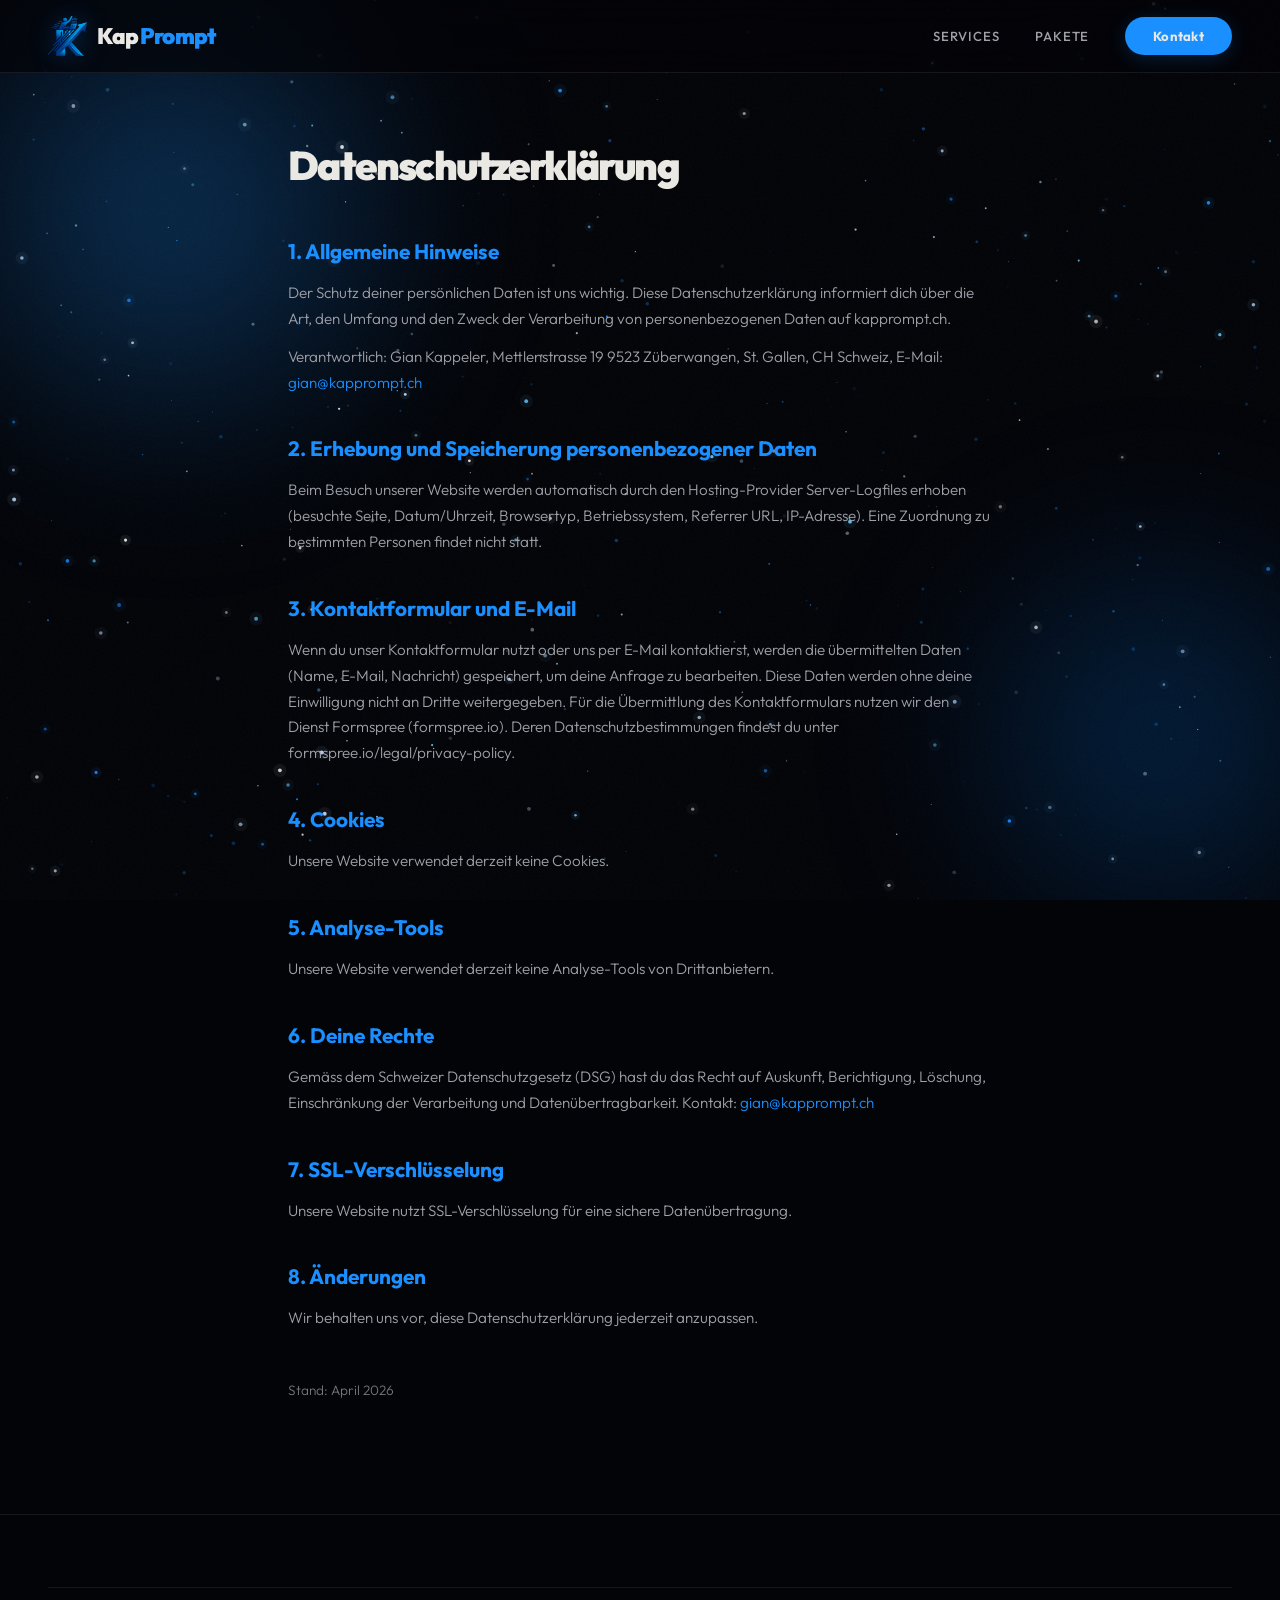
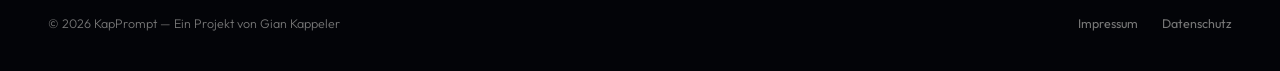
==== datenschutz.html @ 4dfb99e7 "Add files via upload" ====
<!DOCTYPE html>
<html lang="de">
<head>
<meta charset="UTF-8">
<meta name="viewport" content="width=device-width, initial-scale=1.0">
<title>Datenschutz — KapPrompt</title>
<link rel="icon" type="image/svg+xml" href="favicon.svg">
<link rel="preconnect" href="https://fonts.googleapis.com">
<link rel="preconnect" href="https://fonts.gstatic.com" crossorigin>
<link href="https://fonts.googleapis.com/css2?family=Outfit:wght@300;400;500;600;700;800;900&family=Space+Mono:wght@400;700&family=Instrument+Serif:ital@0;1&display=swap" rel="stylesheet">
<link rel="stylesheet" href="style.css">
</head>
<body>
<canvas id="particleCanvas"></canvas>
<div class="bg-blobs">
  <div class="blob blob-1"></div>
  <div class="blob blob-2"></div>
</div>
<nav id="mainNav">
  <a href="index.html" class="logo-link">
    <img src="logo.png" alt="KapPrompt" class="logo-img">
    <div class="logo"><span class="kap">Kap</span><span class="prompt">Prompt</span></div>
  </a>
  <div class="nav-links">
    <a href="index.html#services">Services</a>
    <a href="index.html#pricing">Pakete</a>
    <a href="index.html#contact" class="nav-cta">Kontakt</a>
  </div>
</nav>
<div class="legal-page">
  <h1>Datenschutzerklärung</h1>
  <h2>1. Allgemeine Hinweise</h2>
  <p>Der Schutz deiner persönlichen Daten ist uns wichtig. Diese Datenschutzerklärung informiert dich über die Art, den Umfang und den Zweck der Verarbeitung von personenbezogenen Daten auf kapprompt.ch.</p>
  <p>Verantwortlich:
     Gian Kappeler, Mettlenstrasse 19 9523 Züberwangen, St. Gallen, CH Schweiz, E-Mail: <a href="mailto:gian@kapprompt.ch">gian@kapprompt.ch</a></p>
  <h2>2. Erhebung und Speicherung personenbezogener Daten</h2>
  <p>Beim Besuch unserer Website werden automatisch durch den Hosting-Provider Server-Logfiles erhoben (besuchte Seite, Datum/Uhrzeit, Browsertyp, Betriebssystem, Referrer URL, IP-Adresse). Eine Zuordnung zu bestimmten Personen findet nicht statt.</p>
  <h2>3. Kontaktformular und E-Mail</h2>
  <p>Wenn du unser Kontaktformular nutzt oder uns per E-Mail kontaktierst, werden die übermittelten Daten (Name, E-Mail, Nachricht) gespeichert, um deine Anfrage zu bearbeiten. Diese Daten werden ohne deine Einwilligung nicht an Dritte weitergegeben. Für die Übermittlung des Kontaktformulars nutzen wir den Dienst Formspree (formspree.io). Deren Datenschutzbestimmungen findest du unter formspree.io/legal/privacy-policy.</p>
  <h2>4. Cookies</h2>
  <p>Unsere Website verwendet derzeit keine Cookies.</p>
  <h2>5. Analyse-Tools</h2>
  <p>Unsere Website verwendet derzeit keine Analyse-Tools von Drittanbietern.</p>
  <h2>6. Deine Rechte</h2>
  <p>Gemäss dem Schweizer Datenschutzgesetz (DSG) hast du das Recht auf Auskunft, Berichtigung, Löschung, Einschränkung der Verarbeitung und Datenübertragbarkeit. Kontakt: <a href="mailto:gian@kapprompt.ch">gian@kapprompt.ch</a></p>
  <h2>7. SSL-Verschlüsselung</h2>
  <p>Unsere Website nutzt SSL-Verschlüsselung für eine sichere Datenübertragung.</p>
  <h2>8. Änderungen</h2>
  <p>Wir behalten uns vor, diese Datenschutzerklärung jederzeit anzupassen.</p>
  <p style="margin-top: 48px; color: var(--gray); font-size: 0.85rem;">Stand: April 2026</p>
  
</div>
<footer>
  <div class="footer-bottom">
    <p>© 2026 KapPrompt — Ein Projekt von Gian Kappeler</p>
    <div class="footer-legal"><a href="impressum.html">Impressum</a><a href="datenschutz.html">Datenschutz</a></div>
  </div>
</footer>
<script src="main.js"></script>
</body>
</html>
---- style.css ----
*, *::before, *::after { margin: 0; padding: 0; box-sizing: border-box; }

:root {
  --black: #030408;
  --dark: #070810;
  --white: #eae8e3;
  --accent: #1a8fff;
  --accent-light: #4da8ff;
  --accent-dark: #0066cc;
  --accent-glow: rgba(26,143,255,0.2);
  --accent-glow-strong: rgba(26,143,255,0.4);
  --gray: #777;
  --gray-light: #a0a0a8;
  --glass: rgba(255,255,255,0.03);
  --glass-hover: rgba(255,255,255,0.05);
  --glass-border: rgba(255,255,255,0.08);
  --radius: 20px;
  --radius-lg: 28px;
}

html { scroll-behavior: smooth; font-size: 16px; scrollbar-width: thin; scrollbar-color: var(--accent) var(--black); }

body {
  background: var(--black);
  color: var(--white);
  font-family: 'Outfit', -apple-system, sans-serif;
  overflow-x: hidden;
  -webkit-font-smoothing: antialiased;
  position: relative;
}

::-webkit-scrollbar { width: 6px; }
::-webkit-scrollbar-track { background: var(--black); }
::-webkit-scrollbar-thumb { background: var(--accent); border-radius: 3px; }

/* Canvas */
#particleCanvas { position: fixed; top: 0; left: 0; width: 100%; height: 100%; z-index: 0; pointer-events: none; }

/* Animated Background Blobs */
.bg-blobs { position: fixed; inset: 0; z-index: 0; pointer-events: none; overflow: hidden; }
.blob {
  position: absolute;
  border-radius: 50%;
  filter: blur(80px);
  opacity: 0.35;
  will-change: transform;
}
.blob-1 {
  width: 600px; height: 600px;
  background: radial-gradient(circle, #1a8fff 0%, transparent 70%);
  top: -10%; left: -10%;
  animation: blob-float-1 20s ease-in-out infinite;
}
.blob-2 {
  width: 500px; height: 500px;
  background: radial-gradient(circle, #0066cc 0%, transparent 70%);
  bottom: -10%; right: -10%;
  animation: blob-float-2 25s ease-in-out infinite;
}
.blob-3 {
  width: 400px; height: 400px;
  background: radial-gradient(circle, #4da8ff 0%, transparent 70%);
  top: 40%; right: 30%;
  opacity: 0.2;
  animation: blob-float-3 18s ease-in-out infinite;
}
@keyframes blob-float-1 {
  0%, 100% { transform: translate(0, 0) scale(1); }
  33% { transform: translate(100px, 50px) scale(1.1); }
  66% { transform: translate(-50px, 100px) scale(0.9); }
}
@keyframes blob-float-2 {
  0%, 100% { transform: translate(0, 0) scale(1); }
  33% { transform: translate(-80px, -60px) scale(1.15); }
  66% { transform: translate(60px, -40px) scale(0.95); }
}
@keyframes blob-float-3 {
  0%, 100% { transform: translate(0, 0) scale(1); }
  50% { transform: translate(-120px, 80px) scale(1.2); }
}

/* Noise */
body::after {
  content: ''; position: fixed; inset: 0;
  background-image: url("data:image/svg+xml,%3Csvg viewBox='0 0 512 512' xmlns='http://www.w3.org/2000/svg'%3E%3Cfilter id='n'%3E%3CfeTurbulence type='fractalNoise' baseFrequency='0.75' numOctaves='4' stitchTiles='stitch'/%3E%3C/filter%3E%3Crect width='100%25' height='100%25' filter='url(%23n)' opacity='0.025'/%3E%3C/svg%3E");
  pointer-events: none; z-index: 1;
}

.progress-bar { position: fixed; top: 0; left: 0; height: 3px; background: linear-gradient(90deg, var(--accent), var(--accent-light)); z-index: 9999; width: 0%; transition: width 0.1s linear; box-shadow: 0 0 15px var(--accent); }

.accent-text {
  background: linear-gradient(135deg, var(--accent), var(--accent-light));
  -webkit-background-clip: text;
  -webkit-text-fill-color: transparent;
  background-clip: text;
}

/* ===== NAV ===== */
nav {
  position: fixed; top: 0; left: 0; right: 0;
  padding: 16px 48px; display: flex; justify-content: space-between; align-items: center;
  z-index: 1000; backdrop-filter: blur(30px); -webkit-backdrop-filter: blur(30px);
  background: rgba(3,4,8,0.7); border-bottom: 1px solid var(--glass-border);
  transition: transform 0.4s ease, background 0.3s;
}
nav.hidden { transform: translateY(-100%); }
nav.scrolled { background: rgba(3,4,8,0.92); }

.logo-link { display: flex; align-items: center; gap: 10px; text-decoration: none; transition: opacity 0.3s; }
.logo-link:hover { opacity: 0.85; }
.logo-img { height: 40px; width: auto; filter: drop-shadow(0 0 12px rgba(26,143,255,0.3)); }
.footer-logo-img { height: 36px; width: auto; filter: drop-shadow(0 0 10px rgba(26,143,255,0.25)); }

.logo {
  font-family: 'Outfit', sans-serif; font-weight: 900; font-size: 1.4rem;
  letter-spacing: -0.03em; display: flex; align-items: center; gap: 1px;
}
.logo .kap { color: var(--white); }
.logo .prompt { color: var(--accent); }

.nav-links { display: flex; gap: 36px; align-items: center; }
.nav-links a {
  color: var(--gray-light); text-decoration: none; font-size: 0.82rem;
  font-weight: 500; letter-spacing: 0.06em; text-transform: uppercase;
  transition: color 0.3s; position: relative;
}
.nav-links a::after {
  content: ''; position: absolute; bottom: -4px; left: 0;
  width: 0; height: 1px; background: var(--accent); transition: width 0.3s;
}
.nav-links a:hover { color: var(--white); }
.nav-links a:hover::after { width: 100%; }

.nav-cta {
  background: var(--accent) !important; color: var(--white) !important;
  padding: 11px 28px !important; border-radius: 100px !important;
  font-weight: 700 !important; font-size: 0.82rem !important;
  letter-spacing: 0.02em !important; text-transform: none !important;
  transition: transform 0.3s, box-shadow 0.3s !important; border: none;
  box-shadow: 0 4px 20px var(--accent-glow);
}
.nav-cta::after { display: none !important; }
.nav-cta:hover { transform: scale(1.05) !important; box-shadow: 0 6px 30px var(--accent-glow-strong) !important; }

.mobile-toggle { display: none; background: none; border: none; cursor: pointer; flex-direction: column; gap: 5px; padding: 4px; }
.mobile-toggle span { display: block; width: 24px; height: 2px; background: var(--white); border-radius: 2px; transition: 0.3s; }

.mobile-menu {
  display: none; position: fixed; top: 72px; left: 0; right: 0;
  background: rgba(3,4,8,0.97); backdrop-filter: blur(20px);
  padding: 24px; z-index: 999; flex-direction: column; gap: 16px;
  border-bottom: 1px solid var(--glass-border);
  transform: translateY(-10px); opacity: 0;
  transition: transform 0.3s, opacity 0.3s;
}
.mobile-menu.open { display: flex; transform: translateY(0); opacity: 1; }
.mobile-menu a { color: var(--gray-light); text-decoration: none; font-size: 1rem; font-weight: 500; padding: 8px 0; border-bottom: 1px solid var(--glass-border); }
.mobile-menu .nav-cta { text-align: center; margin-top: 8px; border-bottom: none !important; display: block; }

/* ===== HERO ===== */
.hero {
  position: relative; min-height: 100vh;
  display: grid; grid-template-columns: 1.2fr 1fr;
  gap: 60px; align-items: center;
  padding: 140px 64px 100px; z-index: 2;
  max-width: 1500px; margin: 0 auto;
}

.hero-content {
  position: relative;
  z-index: 2;
}

.hero-badge {
  display: inline-flex; align-items: center; gap: 10px;
  padding: 8px 22px 8px 14px;
  border: 1px solid var(--glass-border);
  border-radius: 100px; font-size: 0.78rem; font-weight: 500;
  color: var(--gray-light); margin-bottom: 32px;
  backdrop-filter: blur(10px); background: var(--glass);
  opacity: 0; transform: translateY(20px); animation: fadeUp 0.8s 0.3s ease forwards;
}
.hero-badge .pulse { width: 8px; height: 8px; background: var(--accent); border-radius: 50%; position: relative; }
.hero-badge .pulse::after {
  content: ''; position: absolute; inset: -4px; border-radius: 50%;
  border: 1px solid var(--accent); animation: ping 2s cubic-bezier(0,0,0.2,1) infinite;
}
@keyframes ping { 75%, 100% { transform: scale(2.5); opacity: 0; } }

.hero h1 {
  font-family: 'Outfit', sans-serif; font-weight: 900;
  font-size: clamp(2.8rem, 6.5vw, 6rem);
  line-height: 0.95; letter-spacing: -0.05em;
}
.hero h1 .line { display: block; overflow: hidden; }
.hero h1 .line-1 { opacity: 0; animation: heroReveal 1s 0.5s cubic-bezier(0.22,1,0.36,1) forwards; }
.hero h1 .line-2 { opacity: 0; animation: heroReveal 1s 0.65s cubic-bezier(0.22,1,0.36,1) forwards; }
.hero h1 .line-3 { opacity: 0; animation: heroReveal 1s 0.8s cubic-bezier(0.22,1,0.36,1) forwards; }
@keyframes heroReveal { from { opacity: 0; transform: translateY(60px); } to { opacity: 1; transform: translateY(0); } }

.hero h1 .accent {
  background: linear-gradient(135deg, var(--accent), var(--accent-light) 50%, #80c4ff);
  -webkit-background-clip: text;
  -webkit-text-fill-color: transparent;
  background-clip: text;
}
.hero h1 .stroke {
  -webkit-text-stroke: 1.5px var(--white);
  color: transparent;
  -webkit-text-fill-color: transparent;
}
.hero h1 .period { color: var(--accent); }

.hero-sub {
  margin-top: 32px;
  font-size: 1.15rem;
  color: var(--gray-light);
  max-width: 540px;
  line-height: 1.65;
  font-weight: 300;
  opacity: 0; animation: fadeUp 0.8s 1s ease forwards;
}
.hero-sub .highlight { color: var(--white); font-weight: 500; }

.hero-ctas { margin-top: 36px; display: flex; gap: 14px; flex-wrap: wrap; opacity: 0; animation: fadeUp 0.8s 1.15s ease forwards; }

.btn-primary {
  background: var(--accent); color: var(--white);
  padding: 17px 36px; border-radius: 100px; text-decoration: none;
  font-family: 'Outfit', sans-serif; font-weight: 700; font-size: 0.98rem;
  letter-spacing: -0.01em; transition: transform 0.3s, box-shadow 0.3s;
  position: relative; overflow: hidden; display: inline-flex; align-items: center; gap: 8px;
  border: none; cursor: pointer;
  box-shadow: 0 4px 24px var(--accent-glow);
}
.btn-primary::before {
  content: ''; position: absolute; inset: 0;
  background: linear-gradient(135deg, transparent 40%, rgba(255,255,255,0.25) 50%, transparent 60%);
  transform: translateX(-100%); transition: transform 0.7s;
}
.btn-primary:hover::before { transform: translateX(100%); }
.btn-primary:hover { transform: translateY(-2px); box-shadow: 0 10px 40px var(--accent-glow-strong); }

.btn-ghost {
  border: 1px solid var(--glass-border); color: var(--white);
  padding: 17px 36px; border-radius: 100px; text-decoration: none;
  font-family: 'Outfit', sans-serif; font-weight: 600; font-size: 0.98rem;
  backdrop-filter: blur(10px); background: var(--glass);
  transition: all 0.3s;
}
.btn-ghost:hover { border-color: var(--accent); background: rgba(26,143,255,0.06); transform: translateY(-2px); }

.hero-trust {
  margin-top: 36px;
  display: flex;
  gap: 24px;
  flex-wrap: wrap;
  opacity: 0; animation: fadeUp 0.8s 1.3s ease forwards;
}
.trust-item {
  display: flex; align-items: center; gap: 8px;
  color: var(--gray-light); font-size: 0.82rem; font-weight: 400;
}
.trust-item svg { color: var(--accent); flex-shrink: 0; }

/* Hero Visual - Logo Orbit */
.hero-visual {
  position: relative;
  z-index: 2;
  display: flex; align-items: center; justify-content: center;
  min-height: 500px;
  opacity: 0; animation: fadeUp 1s 0.7s ease forwards;
}
.logo-orbit {
  position: relative;
  width: 420px;
  height: 420px;
  display: flex;
  align-items: center;
  justify-content: center;
}
.orbit-logo {
  width: 240px;
  height: auto;
  filter: drop-shadow(0 0 60px rgba(26,143,255,0.5)) drop-shadow(0 0 30px rgba(26,143,255,0.3));
  animation: logo-float 5s ease-in-out infinite;
  position: relative;
  z-index: 3;
}
@keyframes logo-float {
  0%, 100% { transform: translateY(0) rotate(0deg); }
  50% { transform: translateY(-12px) rotate(2deg); }
}
.orbit-ring {
  position: absolute;
  border-radius: 50%;
  border: 1px solid rgba(26,143,255,0.15);
}
.ring-1 { width: 280px; height: 280px; animation: rotate-ring 20s linear infinite; }
.ring-2 { width: 340px; height: 340px; animation: rotate-ring 30s linear infinite reverse; border-style: dashed; }
.ring-3 { width: 400px; height: 400px; animation: rotate-ring 40s linear infinite; }
@keyframes rotate-ring { from { transform: rotate(0deg); } to { transform: rotate(360deg); } }

.orbit-particle {
  position: absolute;
  width: 10px; height: 10px;
  border-radius: 50%;
  background: var(--accent);
  box-shadow: 0 0 15px var(--accent), 0 0 30px var(--accent);
}
.p1 { animation: orbit-1 12s linear infinite; }
.p2 { animation: orbit-2 15s linear infinite; width: 6px; height: 6px; }
.p3 { animation: orbit-3 18s linear infinite; width: 8px; height: 8px; }
.p4 { animation: orbit-4 22s linear infinite; width: 5px; height: 5px; }
@keyframes orbit-1 {
  from { transform: rotate(0deg) translateX(140px) rotate(0deg); }
  to { transform: rotate(360deg) translateX(140px) rotate(-360deg); }
}
@keyframes orbit-2 {
  from { transform: rotate(90deg) translateX(170px) rotate(-90deg); }
  to { transform: rotate(450deg) translateX(170px) rotate(-450deg); }
}
@keyframes orbit-3 {
  from { transform: rotate(180deg) translateX(200px) rotate(-180deg); }
  to { transform: rotate(540deg) translateX(200px) rotate(-540deg); }
}
@keyframes orbit-4 {
  from { transform: rotate(270deg) translateX(120px) rotate(-270deg); }
  to { transform: rotate(630deg) translateX(120px) rotate(-630deg); }
}

.scroll-cue { position: absolute; bottom: 36px; left: 50%; transform: translateX(-50%); opacity: 0; animation: fadeUp 0.8s 1.5s ease forwards; }
.scroll-cue span { display: block; width: 20px; height: 32px; border: 2px solid var(--gray); border-radius: 20px; position: relative; }
.scroll-cue span::after {
  content: ''; width: 3px; height: 6px; background: var(--accent); border-radius: 2px;
  position: absolute; top: 6px; left: 50%; transform: translateX(-50%);
  animation: scroll-dot 2s ease infinite;
}
@keyframes scroll-dot { 0% { top: 6px; opacity: 1; } 100% { top: 20px; opacity: 0; } }

/* ===== MARQUEE ===== */
.marquee {
  border-top: 1px solid var(--glass-border);
  border-bottom: 1px solid var(--glass-border);
  padding: 18px 0; overflow: hidden; position: relative; z-index: 2;
  background: rgba(3,4,8,0.5);
  backdrop-filter: blur(10px);
}
.marquee-inner { display: flex; width: max-content; animation: scroll-marquee 30s linear infinite; }
.marquee-inner:hover { animation-play-state: paused; }
.marquee-item {
  font-family: 'Space Mono', monospace; font-weight: 400; font-size: 0.78rem;
  text-transform: uppercase; letter-spacing: 0.18em; color: var(--gray);
  white-space: nowrap; padding: 0 28px; display: flex; align-items: center; gap: 28px;
  transition: color 0.3s;
}
.marquee-item:hover { color: var(--accent); }
.marquee-item::after { content: '◆'; color: var(--accent); font-size: 0.45rem; }
@keyframes scroll-marquee { 0% { transform: translateX(0); } 100% { transform: translateX(-50%); } }

/* ===== STATEMENT ===== */
.statement {
  position: relative; z-index: 2;
  padding: 140px 48px; max-width: 1300px; margin: 0 auto;
  text-align: center;
}
.statement-text {
  font-family: 'Outfit', sans-serif;
  font-weight: 300;
  font-size: clamp(1.8rem, 4vw, 3.5rem);
  line-height: 1.15;
  letter-spacing: -0.03em;
  color: var(--gray-light);
}
.statement-line { display: block; }
.statement-text em {
  font-family: 'Instrument Serif', serif;
  font-style: italic;
  font-weight: 400;
  color: var(--white);
  font-size: 1.08em;
  padding: 0 4px;
}

/* ===== SECTIONS ===== */
.section { position: relative; z-index: 2; padding: 140px 48px; max-width: 1400px; margin: 0 auto; }

.section-header { margin-bottom: 80px; }

.section-label {
  font-family: 'Space Mono', monospace; font-weight: 700; font-size: 0.7rem;
  text-transform: uppercase; letter-spacing: 0.25em; color: var(--accent);
  margin-bottom: 20px; display: flex; align-items: center; gap: 12px;
}
.section-label::before { content: ''; width: 32px; height: 1px; background: var(--accent); }

.section-title {
  font-family: 'Outfit', sans-serif; font-weight: 900;
  font-size: clamp(2.2rem, 4.5vw, 3.8rem); line-height: 1.05;
  letter-spacing: -0.04em; max-width: 800px;
}

/* ===== SERVICES ===== */
.services-grid { display: grid; grid-template-columns: repeat(3, 1fr); gap: 20px; }
.service-card {
  background: var(--glass); border: 1px solid var(--glass-border);
  border-radius: var(--radius); padding: 40px 32px;
  position: relative; overflow: hidden;
  transition: transform 0.5s cubic-bezier(0.22,1,0.36,1), border-color 0.4s, background 0.4s;
  display: flex; flex-direction: column;
}
.service-card:hover { transform: translateY(-8px); border-color: rgba(26,143,255,0.25); background: rgba(26,143,255,0.03); }
.service-card::after {
  content: ''; position: absolute; top: 0; left: 0; right: 0; height: 2px;
  background: linear-gradient(90deg, var(--accent), var(--accent-light));
  transform: scaleX(0); transform-origin: left;
  transition: transform 0.6s cubic-bezier(0.22,1,0.36,1);
}
.service-card:hover::after { transform: scaleX(1); }
.service-card::before {
  content: ''; position: absolute;
  bottom: -50%; right: -50%;
  width: 200px; height: 200px;
  background: radial-gradient(circle, rgba(26,143,255,0.08) 0%, transparent 70%);
  transition: opacity 0.4s;
  opacity: 0;
}
.service-card:hover::before { opacity: 1; }

.service-icon-wrap {
  width: 56px; height: 56px; border-radius: 14px;
  background: linear-gradient(135deg, rgba(26,143,255,0.12), rgba(26,143,255,0.04));
  border: 1px solid rgba(26,143,255,0.2);
  display: flex; align-items: center; justify-content: center; margin-bottom: 28px;
  transition: transform 0.4s;
  position: relative; z-index: 2;
}
.service-card:hover .service-icon-wrap { transform: rotate(-5deg) scale(1.05); }
.service-icon-wrap svg { width: 26px; height: 26px; stroke: var(--accent); fill: none; stroke-width: 1.8; stroke-linecap: round; stroke-linejoin: round; }
.service-card h3 { font-family: 'Outfit', sans-serif; font-weight: 700; font-size: 1.3rem; margin-bottom: 14px; letter-spacing: -0.02em; position: relative; z-index: 2; }
.service-card > p { color: var(--gray-light); font-size: 0.93rem; line-height: 1.65; font-weight: 300; position: relative; z-index: 2; flex-grow: 1; margin-bottom: 20px; }
.service-num {
  position: absolute; top: 20px; right: 24px;
  font-family: 'Outfit', sans-serif; font-weight: 900; font-size: 4rem; line-height: 1;
  background: linear-gradient(135deg, rgba(255,255,255,0.04), rgba(26,143,255,0.06));
  -webkit-background-clip: text;
  -webkit-text-fill-color: transparent;
  background-clip: text;
}
.service-tags { display: flex; flex-wrap: wrap; gap: 6px; position: relative; z-index: 2; }
.service-tags span {
  font-family: 'Space Mono', monospace; font-size: 0.68rem;
  padding: 4px 10px;
  background: rgba(26,143,255,0.08);
  border: 1px solid rgba(26,143,255,0.15);
  border-radius: 100px;
  color: var(--accent-light);
  letter-spacing: 0.05em;
}

/* ===== SHOWCASE ===== */
.showcase { position: relative; z-index: 2; overflow: hidden; padding: 0 48px; }
.showcase-inner { max-width: 1400px; margin: 0 auto; display: grid; grid-template-columns: 1fr 1fr; gap: 80px; align-items: center; min-height: 80vh; padding: 120px 0; }
.showcase-text h2 { font-family: 'Outfit', sans-serif; font-weight: 900; font-size: clamp(2rem, 3.8vw, 3.2rem); line-height: 1.05; letter-spacing: -0.04em; margin-top: 12px; margin-bottom: 24px; }
.showcase-lead { color: var(--gray-light); font-size: 1.05rem; line-height: 1.7; font-weight: 300; margin-bottom: 32px; max-width: 480px; }

.comparison { display: grid; grid-template-columns: 1fr 1fr; gap: 16px; margin-top: 20px; }
.comp-col {
  padding: 24px; border-radius: 16px; border: 1px solid var(--glass-border); background: var(--glass);
}
.comp-col.comp-new { border-color: rgba(26,143,255,0.3); background: rgba(26,143,255,0.04); }
.comp-label {
  font-family: 'Space Mono', monospace; font-size: 0.7rem; font-weight: 700;
  text-transform: uppercase; letter-spacing: 0.15em; color: var(--gray-light);
  margin-bottom: 16px;
}
.comp-col.comp-new .comp-label { color: var(--accent); }
.comp-col ul { list-style: none; display: flex; flex-direction: column; gap: 10px; }
.comp-col li { display: flex; align-items: center; gap: 10px; font-size: 0.82rem; color: var(--gray-light); font-weight: 400; }
.comp-col.comp-new li { color: var(--white); }

.showcase-visual { position: relative; width: 100%; aspect-ratio: 4/3; border-radius: var(--radius); overflow: hidden; border: 1px solid var(--glass-border); }
.showcase-visual canvas { width: 100%; height: 100%; display: block; }
.visual-overlay { position: absolute; inset: 0; pointer-events: none; }
.code-floater {
  position: absolute;
  font-family: 'Space Mono', monospace;
  font-size: 0.82rem;
  padding: 6px 14px;
  background: rgba(3,4,8,0.85);
  border: 1px solid rgba(26,143,255,0.3);
  border-radius: 8px;
  color: var(--accent-light);
  backdrop-filter: blur(10px);
  box-shadow: 0 4px 20px rgba(26,143,255,0.1);
}
.code-floater.f1 { top: 20%; left: 12%; animation: float-code 6s ease-in-out infinite; }
.code-floater.f2 { top: 55%; right: 10%; animation: float-code 7s ease-in-out infinite 1s; }
.code-floater.f3 { bottom: 18%; left: 20%; animation: float-code 8s ease-in-out infinite 2s; }
@keyframes float-code {
  0%, 100% { transform: translateY(0); }
  50% { transform: translateY(-10px); }
}

/* ===== STATS ===== */
.stats-bar {
  position: relative; z-index: 2;
  border-top: 1px solid var(--glass-border);
  border-bottom: 1px solid var(--glass-border);
  padding: 72px 48px;
  background: linear-gradient(180deg, transparent, rgba(26,143,255,0.02), transparent);
}
.stats-inner { max-width: 1400px; margin: 0 auto; display: grid; grid-template-columns: repeat(4, 1fr); gap: 48px; text-align: center; }
.stat-item h3 {
  font-family: 'Outfit', sans-serif; font-weight: 900;
  font-size: clamp(2.2rem, 4.5vw, 4rem); letter-spacing: -0.04em;
  background: linear-gradient(135deg, var(--accent), var(--accent-light) 60%, #80c4ff);
  -webkit-background-clip: text; -webkit-text-fill-color: transparent; background-clip: text;
  margin-bottom: 8px;
}
.stat-item p { color: var(--gray); font-size: 0.85rem; font-weight: 500; text-transform: uppercase; letter-spacing: 0.1em; }

/* ===== PROCESS ===== */
.process-timeline { position: relative; max-width: 800px; margin: 0 auto; }
.process-timeline::before {
  content: ''; position: absolute; left: 31px; top: 0; bottom: 0;
  width: 2px;
  background: linear-gradient(to bottom, var(--accent) 0%, rgba(26,143,255,0.3) 50%, transparent 100%);
  box-shadow: 0 0 12px var(--accent-glow);
}
.process-step { display: flex; gap: 36px; margin-bottom: 64px; position: relative; }
.process-step:last-child { margin-bottom: 0; }
.step-marker {
  flex-shrink: 0; width: 64px; height: 64px; border-radius: 50%;
  border: 2px solid var(--accent);
  background: var(--black); position: relative; z-index: 2;
  display: flex; align-items: center; justify-content: center;
  transition: background 0.4s, transform 0.4s;
  box-shadow: 0 0 20px var(--accent-glow);
}
.step-marker span {
  font-family: 'Outfit', sans-serif; font-weight: 800; font-size: 1.2rem;
  color: var(--accent);
  transition: color 0.4s;
}
.process-step:hover .step-marker { background: var(--accent); transform: scale(1.1); }
.process-step:hover .step-marker span { color: var(--white); }
.step-content h4 { font-family: 'Outfit', sans-serif; font-weight: 700; font-size: 1.35rem; margin-bottom: 10px; margin-top: 4px; letter-spacing: -0.02em; }
.step-content p { color: var(--gray-light); font-size: 0.95rem; line-height: 1.7; font-weight: 300; max-width: 500px; }

/* ===== PRICING ===== */
.pricing-grid { display: grid; grid-template-columns: repeat(3, 1fr); gap: 20px; align-items: start; }
.price-card {
  background: var(--glass); border: 1px solid var(--glass-border);
  border-radius: var(--radius); padding: 44px 32px;
  position: relative; transition: transform 0.4s cubic-bezier(0.22,1,0.36,1), border-color 0.4s, background 0.4s;
}
.price-card:hover { transform: translateY(-6px); border-color: rgba(26,143,255,0.2); }
.price-card.featured {
  border-color: var(--accent);
  background: linear-gradient(180deg, rgba(26,143,255,0.08), rgba(26,143,255,0.02));
  box-shadow: 0 8px 60px rgba(26,143,255,0.15);
}
.price-card.featured:hover { box-shadow: 0 12px 80px rgba(26,143,255,0.25); }

.price-badge {
  position: absolute; top: -13px; left: 50%; transform: translateX(-50%);
  background: linear-gradient(135deg, var(--accent), var(--accent-light));
  color: var(--white); padding: 5px 20px;
  border-radius: 100px; font-family: 'Outfit', sans-serif; font-weight: 700;
  font-size: 0.72rem; text-transform: uppercase; letter-spacing: 0.05em;
  white-space: nowrap;
  box-shadow: 0 4px 20px var(--accent-glow);
}
.price-tier { font-family: 'Space Mono', monospace; font-weight: 700; font-size: 0.72rem; text-transform: uppercase; letter-spacing: 0.2em; color: var(--accent); margin-bottom: 12px; }
.price-amount { font-family: 'Outfit', sans-serif; font-weight: 900; font-size: 3rem; letter-spacing: -0.04em; line-height: 1; margin-bottom: 4px; }
.price-period { color: var(--gray); font-size: 0.85rem; font-weight: 300; margin-bottom: 32px; }
.price-features { list-style: none; display: flex; flex-direction: column; gap: 14px; margin-bottom: 36px; }
.price-features li { color: var(--gray-light); font-size: 0.88rem; font-weight: 400; display: flex; align-items: flex-start; gap: 10px; line-height: 1.4; }
.price-features li::before {
  content: ''; flex-shrink: 0; width: 18px; height: 18px; border-radius: 50%;
  border: 1.5px solid var(--accent); margin-top: 1px;
  background: url("data:image/svg+xml,%3Csvg xmlns='http://www.w3.org/2000/svg' viewBox='0 0 18 18'%3E%3Cpath d='M5 9l3 3 5-6' stroke='%231a8fff' stroke-width='2' fill='none' stroke-linecap='round' stroke-linejoin='round'/%3E%3C/svg%3E") center/contain no-repeat;
}
.price-btn {
  display: block; text-align: center; padding: 15px 32px; border-radius: 100px;
  text-decoration: none; font-family: 'Outfit', sans-serif; font-weight: 700; font-size: 0.9rem;
  transition: all 0.3s;
}
.price-btn.solid { background: var(--accent); color: var(--white); box-shadow: 0 4px 20px var(--accent-glow); }
.price-btn.solid:hover { transform: scale(1.03); box-shadow: 0 8px 30px var(--accent-glow-strong); }
.price-btn.outline { border: 1px solid var(--glass-border); color: var(--white); background: transparent; }
.price-btn.outline:hover { border-color: var(--accent); background: rgba(26,143,255,0.06); }

.pricing-footnote { text-align: center; color: var(--gray); font-size: 0.85rem; font-weight: 300; margin-top: 40px; }

/* ===== FAQ ===== */
.faq-section { max-width: 900px; }
.faq-list { display: flex; flex-direction: column; gap: 12px; }
.faq-item {
  background: var(--glass); border: 1px solid var(--glass-border);
  border-radius: 14px; overflow: hidden;
  transition: border-color 0.3s, background 0.3s;
}
.faq-item:hover { border-color: rgba(26,143,255,0.2); }
.faq-item[open] { background: rgba(26,143,255,0.03); border-color: rgba(26,143,255,0.2); }
.faq-item summary {
  padding: 22px 28px;
  font-family: 'Outfit', sans-serif; font-weight: 600; font-size: 1.05rem;
  cursor: pointer; list-style: none; display: flex; justify-content: space-between; align-items: center;
  color: var(--white); user-select: none;
}
.faq-item summary::-webkit-details-marker { display: none; }
.faq-item summary::after {
  content: ''; width: 14px; height: 14px;
  background: url("data:image/svg+xml,%3Csvg xmlns='http://www.w3.org/2000/svg' viewBox='0 0 24 24' fill='none' stroke='%231a8fff' stroke-width='2.5' stroke-linecap='round'%3E%3Cpath d='M6 9l6 6 6-6'/%3E%3C/svg%3E") center/contain no-repeat;
  transition: transform 0.3s;
}
.faq-item[open] summary::after { transform: rotate(180deg); }
.faq-item p {
  padding: 0 28px 22px; color: var(--gray-light);
  font-size: 0.93rem; line-height: 1.7; font-weight: 300;
}

/* ===== CONTACT ===== */
.contact-section { padding-top: 120px; padding-bottom: 120px; }
.contact-wrapper { display: grid; grid-template-columns: 1fr 1.1fr; gap: 80px; align-items: start; }
.contact-title {
  font-family: 'Outfit', sans-serif; font-weight: 900;
  font-size: clamp(2rem, 3.8vw, 3.2rem); line-height: 1.05;
  letter-spacing: -0.04em; margin: 12px 0 20px;
}
.contact-desc { color: var(--gray-light); font-size: 1.05rem; line-height: 1.7; font-weight: 300; margin-bottom: 40px; max-width: 440px; }

.contact-details { display: flex; flex-direction: column; gap: 14px; }
.contact-detail-card {
  display: flex; align-items: center; gap: 16px;
  padding: 18px 20px; border-radius: 14px;
  background: var(--glass); border: 1px solid var(--glass-border);
  text-decoration: none; color: var(--white);
  transition: all 0.3s;
}
a.contact-detail-card:hover { border-color: var(--accent); background: rgba(26,143,255,0.04); transform: translateX(4px); }
.detail-icon {
  width: 44px; height: 44px; border-radius: 12px;
  background: rgba(26,143,255,0.1); border: 1px solid rgba(26,143,255,0.15);
  display: flex; align-items: center; justify-content: center;
  color: var(--accent); flex-shrink: 0;
}
.detail-text { display: flex; flex-direction: column; gap: 2px; }
.detail-label {
  font-family: 'Space Mono', monospace; font-size: 0.68rem;
  text-transform: uppercase; letter-spacing: 0.15em; color: var(--gray);
}
.detail-value { font-size: 0.95rem; font-weight: 500; color: var(--white); }

.contact-form-wrap {
  background: var(--glass); border: 1px solid var(--glass-border);
  border-radius: var(--radius-lg); padding: 44px 40px;
  backdrop-filter: blur(20px); -webkit-backdrop-filter: blur(20px);
  position: relative;
  overflow: hidden;
}
.contact-form-wrap::before {
  content: ''; position: absolute;
  top: -1px; left: -1px; right: -1px; height: 2px;
  background: linear-gradient(90deg, transparent, var(--accent), transparent);
  opacity: 0.6;
}

.contact-form { display: flex; flex-direction: column; gap: 18px; }
.form-row { display: grid; grid-template-columns: 1fr 1fr; gap: 16px; }
.form-group { display: flex; flex-direction: column; gap: 6px; }
.form-group label {
  font-family: 'Outfit', sans-serif; font-weight: 600; font-size: 0.8rem;
  text-transform: uppercase; letter-spacing: 0.08em; color: var(--gray-light);
}
.form-group .optional { font-weight: 400; text-transform: none; letter-spacing: 0; color: var(--gray); font-size: 0.75rem; }

.form-group input, .form-group select, .form-group textarea {
  background: rgba(255,255,255,0.03);
  border: 1px solid var(--glass-border);
  border-radius: 12px;
  padding: 14px 18px;
  color: var(--white);
  font-family: 'Outfit', sans-serif;
  font-size: 0.95rem;
  font-weight: 400;
  transition: all 0.3s;
  outline: none;
  -webkit-appearance: none;
  width: 100%;
}
.form-group input:focus, .form-group select:focus, .form-group textarea:focus {
  border-color: var(--accent);
  background: rgba(26,143,255,0.04);
  box-shadow: 0 0 0 3px rgba(26,143,255,0.1);
}
.form-group input::placeholder, .form-group textarea::placeholder { color: var(--gray); font-weight: 300; }

.form-group select {
  cursor: pointer;
  background-image: url("data:image/svg+xml,%3Csvg xmlns='http://www.w3.org/2000/svg' width='12' height='8' viewBox='0 0 12 8'%3E%3Cpath d='M1 1l5 5 5-5' stroke='%23999' stroke-width='1.5' fill='none' stroke-linecap='round'/%3E%3C/svg%3E");
  background-repeat: no-repeat;
  background-position: right 16px center;
  padding-right: 40px;
}
.form-group select option { background: #0a0a0a; color: var(--white); }
.form-group textarea { resize: vertical; min-height: 110px; font-family: 'Outfit', sans-serif; }

.form-submit {
  width: 100%; margin-top: 10px;
  justify-content: center; font-size: 1rem;
}
.submit-icon { transition: transform 0.3s; }
.form-submit:hover .submit-icon { transform: translateX(4px); }

.form-note { color: var(--gray); font-size: 0.78rem; font-weight: 300; text-align: center; margin-top: 4px; }

.form-success { text-align: center; padding: 60px 20px; }
.success-icon {
  width: 80px; height: 80px; border-radius: 50%;
  background: rgba(26,143,255,0.1); border: 2px solid var(--accent);
  display: flex; align-items: center; justify-content: center;
  color: var(--accent); margin: 0 auto 24px;
  animation: success-pop 0.5s cubic-bezier(0.22,1,0.36,1);
  box-shadow: 0 0 40px var(--accent-glow);
}
@keyframes success-pop { from { transform: scale(0) rotate(-180deg); } to { transform: scale(1) rotate(0); } }
.form-success h3 { font-family: 'Outfit', sans-serif; font-weight: 700; font-size: 1.5rem; margin-bottom: 12px; }
.form-success p { color: var(--gray-light); font-weight: 300; line-height: 1.6; }

/* ===== FOOTER ===== */
footer {
  position: relative; z-index: 2;
  border-top: 1px solid var(--glass-border);
  padding: 72px 48px 40px;
  max-width: 1400px; margin: 0 auto;
}
.footer-top { display: grid; grid-template-columns: 2fr 1fr 1fr 1fr; gap: 48px; margin-bottom: 64px; }
.footer-brand .logo-link { margin-bottom: 16px; }
.footer-brand p { color: var(--gray); font-size: 0.88rem; line-height: 1.6; font-weight: 300; max-width: 320px; margin-top: 12px; }
.footer-col h4 { font-family: 'Outfit', sans-serif; font-weight: 700; font-size: 0.82rem; text-transform: uppercase; letter-spacing: 0.1em; margin-bottom: 20px; color: var(--white); }
.footer-col a { display: block; color: var(--gray); text-decoration: none; font-size: 0.88rem; font-weight: 300; margin-bottom: 12px; transition: color 0.3s; }
.footer-col a:hover { color: var(--accent); }
.footer-location { display: block; color: var(--gray); font-size: 0.8rem; font-weight: 300; font-style: italic; margin-top: 4px; }
.footer-bottom { border-top: 1px solid var(--glass-border); padding-top: 28px; display: flex; justify-content: space-between; align-items: center; }
.footer-bottom p { color: var(--gray); font-size: 0.78rem; font-weight: 300; }
.footer-bottom a { color: var(--gray); text-decoration: none; font-size: 0.78rem; transition: color 0.3s; }
.footer-bottom a:hover { color: var(--accent); }
.footer-legal { display: flex; gap: 24px; }

/* ===== ANIMATIONS ===== */
@keyframes fadeUp { from { opacity: 0; transform: translateY(30px); } to { opacity: 1; transform: translateY(0); } }
.reveal { opacity: 0; transform: translateY(50px); transition: opacity 0.9s ease, transform 0.9s cubic-bezier(0.22, 1, 0.36, 1); }
.reveal.visible { opacity: 1; transform: translateY(0); }
.rd1 { transition-delay: 0.1s; }
.rd2 { transition-delay: 0.2s; }
.rd3 { transition-delay: 0.3s; }
[data-parallax] { will-change: transform; }

/* ===== LEGAL PAGES ===== */
.legal-page { position: relative; z-index: 2; max-width: 800px; margin: 0 auto; padding: 140px 48px 100px; }
.legal-page h1 { font-family: 'Outfit', sans-serif; font-weight: 900; font-size: 2.5rem; letter-spacing: -0.04em; margin-bottom: 48px; }
.legal-page h2 { font-family: 'Outfit', sans-serif; font-weight: 700; font-size: 1.3rem; margin-top: 40px; margin-bottom: 16px; color: var(--accent); }
.legal-page p, .legal-page li { color: var(--gray-light); font-size: 0.95rem; line-height: 1.7; font-weight: 300; margin-bottom: 12px; }
.legal-page ul { padding-left: 20px; margin-bottom: 16px; }
.legal-page a { color: var(--accent); text-decoration: none; }
.legal-page a:hover { text-decoration: underline; }

/* ===== RESPONSIVE ===== */
@media (max-width: 1200px) {
  .hero { grid-template-columns: 1fr; text-align: center; padding: 120px 32px 80px; gap: 40px; }
  .hero-content { display: flex; flex-direction: column; align-items: center; }
  .hero-badge, .hero-trust { justify-content: center; }
  .hero-trust { display: flex; }
  .hero-ctas { justify-content: center; }
  .logo-orbit { width: 340px; height: 340px; }
  .orbit-logo { width: 180px; }
  .ring-1 { width: 230px; height: 230px; }
  .ring-2 { width: 280px; height: 280px; }
  .ring-3 { width: 330px; height: 330px; }
  @keyframes orbit-1 { from { transform: rotate(0deg) translateX(115px) rotate(0deg); } to { transform: rotate(360deg) translateX(115px) rotate(-360deg); } }
  @keyframes orbit-2 { from { transform: rotate(90deg) translateX(140px) rotate(-90deg); } to { transform: rotate(450deg) translateX(140px) rotate(-450deg); } }
  @keyframes orbit-3 { from { transform: rotate(180deg) translateX(165px) rotate(-180deg); } to { transform: rotate(540deg) translateX(165px) rotate(-540deg); } }
  @keyframes orbit-4 { from { transform: rotate(270deg) translateX(100px) rotate(-270deg); } to { transform: rotate(630deg) translateX(100px) rotate(-630deg); } }
}
@media (max-width: 1024px) {
  .services-grid { grid-template-columns: repeat(2, 1fr); }
  .pricing-grid { grid-template-columns: repeat(2, 1fr); }
  .showcase-inner { grid-template-columns: 1fr; gap: 48px; }
  .stats-inner { grid-template-columns: repeat(2, 1fr); }
  .footer-top { grid-template-columns: 1fr 1fr; }
  .contact-wrapper { grid-template-columns: 1fr; gap: 48px; }
  .statement { padding: 100px 32px; }
}
@media (max-width: 768px) {
  nav { padding: 12px 20px; }
  .nav-links { display: none; }
  .mobile-toggle { display: flex; }
  .logo-img { height: 32px; }
  .hero { padding: 110px 20px 60px; }
  .logo-orbit { width: 280px; height: 280px; }
  .orbit-logo { width: 140px; }
  .ring-1 { width: 190px; height: 190px; }
  .ring-2 { width: 230px; height: 230px; }
  .ring-3 { width: 270px; height: 270px; }
  @keyframes orbit-1 { from { transform: rotate(0deg) translateX(95px) rotate(0deg); } to { transform: rotate(360deg) translateX(95px) rotate(-360deg); } }
  @keyframes orbit-2 { from { transform: rotate(90deg) translateX(115px) rotate(-90deg); } to { transform: rotate(450deg) translateX(115px) rotate(-450deg); } }
  @keyframes orbit-3 { from { transform: rotate(180deg) translateX(135px) rotate(-180deg); } to { transform: rotate(540deg) translateX(135px) rotate(-540deg); } }
  @keyframes orbit-4 { from { transform: rotate(270deg) translateX(80px) rotate(-270deg); } to { transform: rotate(630deg) translateX(80px) rotate(-630deg); } }
  .section { padding: 90px 20px; }
  .section-header { margin-bottom: 56px; }
  .services-grid { grid-template-columns: 1fr; }
  .pricing-grid { grid-template-columns: 1fr; max-width: 420px; margin: 0 auto; }
  .stats-inner { grid-template-columns: repeat(2, 1fr); gap: 32px; }
  .hero-ctas { flex-direction: column; align-items: center; width: 100%; }
  .btn-primary, .btn-ghost { width: 100%; max-width: 300px; justify-content: center; }
  .comparison { grid-template-columns: 1fr; }
  .form-row { grid-template-columns: 1fr; }
  .footer-top { grid-template-columns: 1fr; }
  .footer-bottom { flex-direction: column; gap: 16px; text-align: center; }
  .footer-legal { justify-content: center; }
  .showcase { padding: 0 20px; }
  .stats-bar { padding: 48px 20px; }
  .contact-section { padding: 80px 20px; }
  .contact-form-wrap { padding: 32px 24px; }
  footer { padding: 48px 20px 32px; }
  .legal-page { padding: 120px 20px 80px; }
  .statement { padding: 80px 20px; }
  .blob-1, .blob-2, .blob-3 { width: 300px; height: 300px; }
}
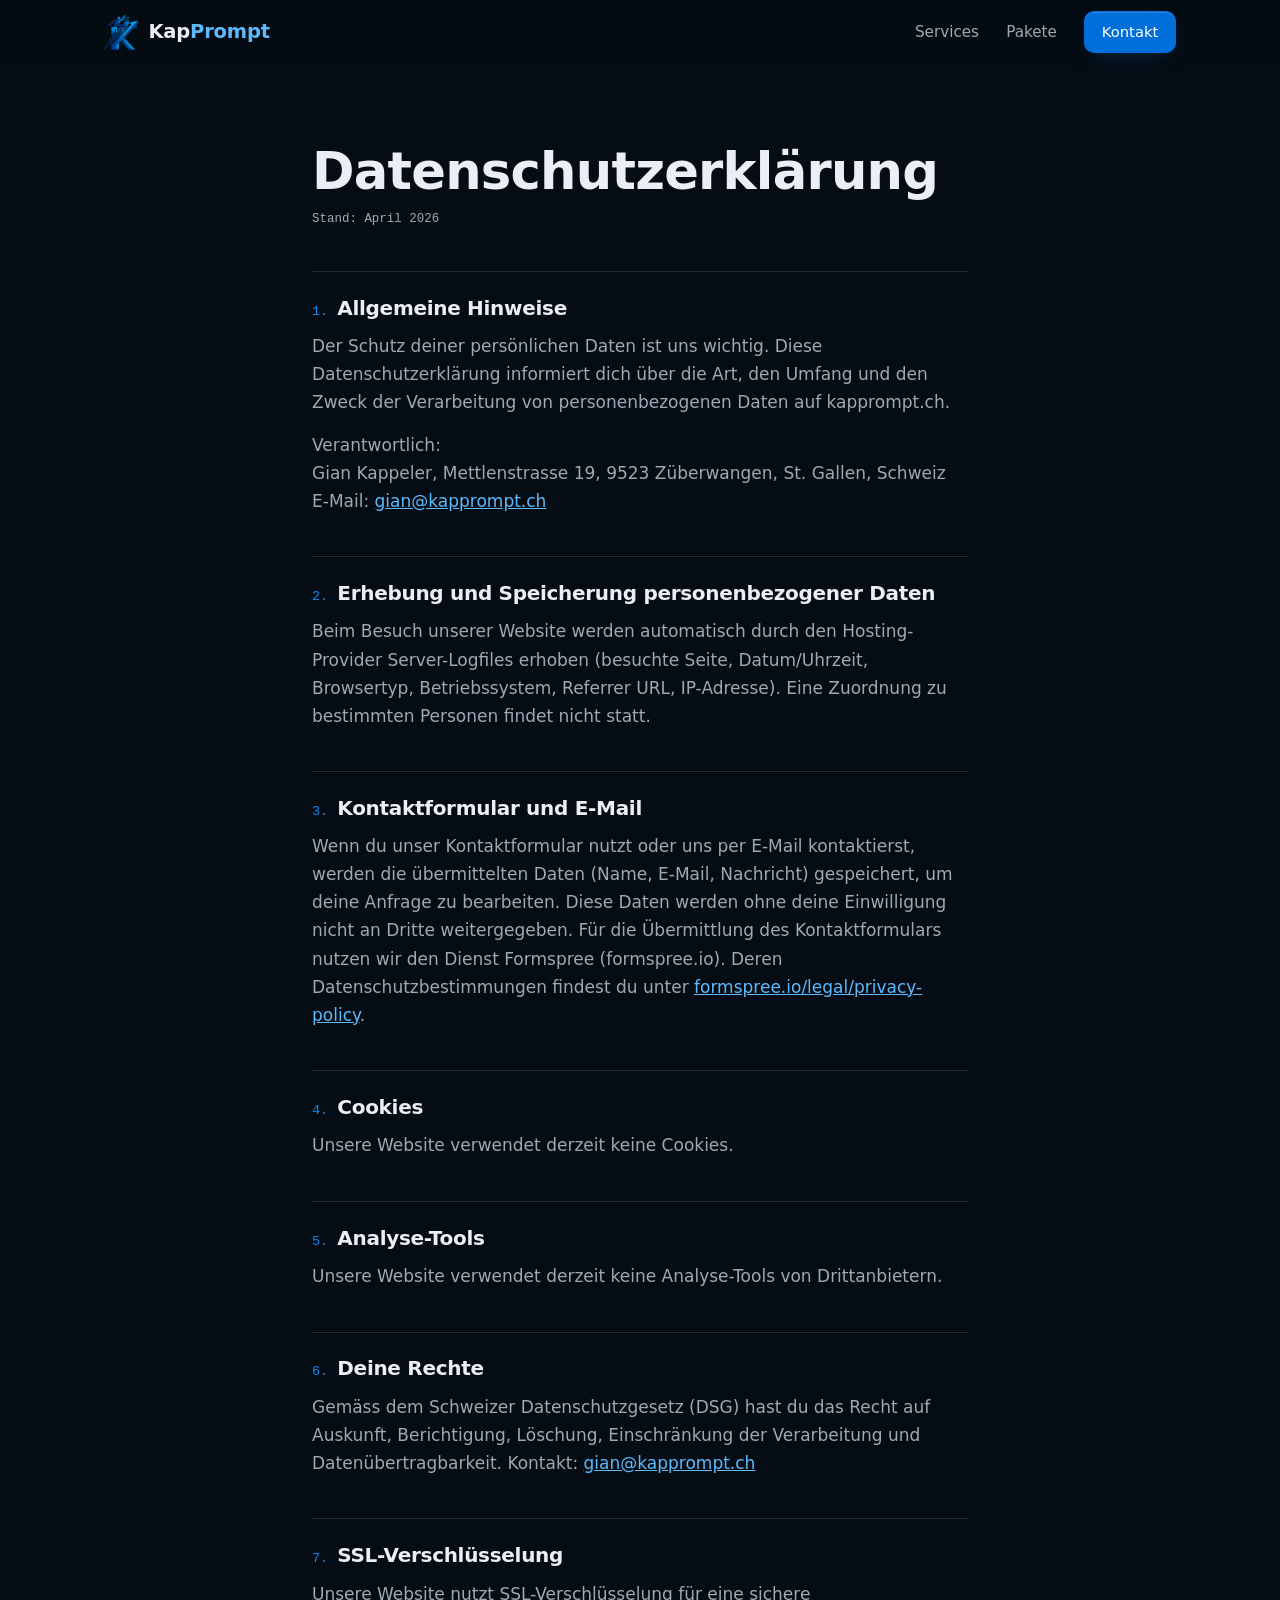
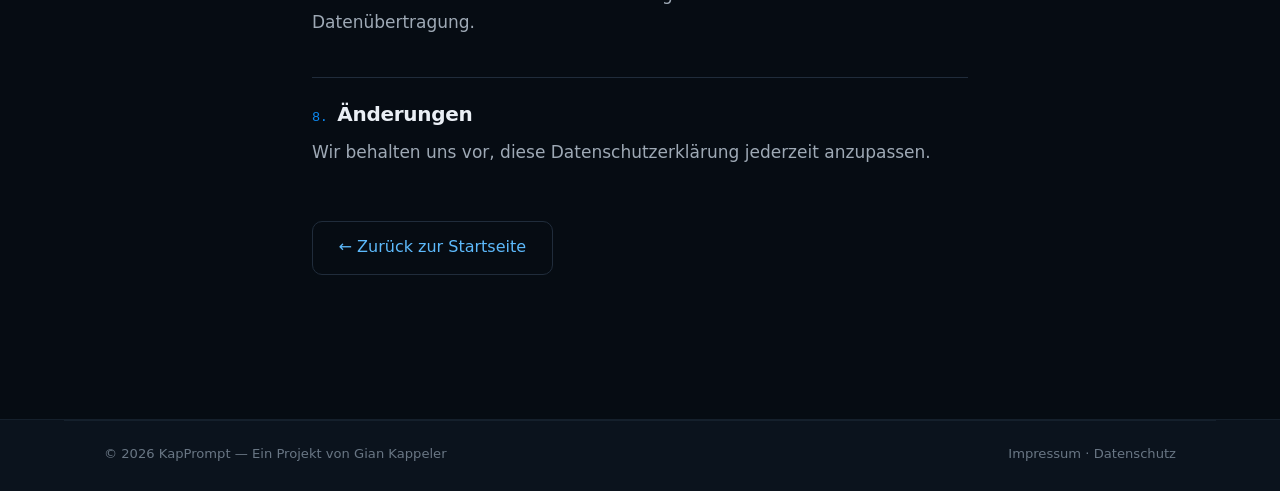
==== commit 085776be: "Relaunch: neue Website (Redesign) - Neues Design: index, impressum, datenschutz - Assets: styles.css" ====
--- a/datenschutz.html
+++ b/datenschutz.html
@@ -1,61 +1,73 @@
 <!DOCTYPE html>
-<html lang="de">
+<html lang="de-CH">
 <head>
-<meta charset="UTF-8">
-<meta name="viewport" content="width=device-width, initial-scale=1.0">
-<title>Datenschutz — KapPrompt</title>
-<link rel="icon" type="image/svg+xml" href="favicon.svg">
-<link rel="preconnect" href="https://fonts.googleapis.com">
-<link rel="preconnect" href="https://fonts.gstatic.com" crossorigin>
-<link href="https://fonts.googleapis.com/css2?family=Outfit:wght@300;400;500;600;700;800;900&family=Space+Mono:wght@400;700&family=Instrument+Serif:ital@0;1&display=swap" rel="stylesheet">
-<link rel="stylesheet" href="style.css">
+  <meta charset="UTF-8">
+  <meta name="viewport" content="width=device-width, initial-scale=1.0">
+  <title>Datenschutz — KapPrompt</title>
+  <meta name="robots" content="noindex">
+  <link rel="icon" type="image/png" href="favicon.png">
+  <link rel="stylesheet" href="styles.css">
 </head>
 <body>
-<canvas id="particleCanvas"></canvas>
-<div class="bg-blobs">
-  <div class="blob blob-1"></div>
-  <div class="blob blob-2"></div>
-</div>
-<nav id="mainNav">
-  <a href="index.html" class="logo-link">
-    <img src="logo.png" alt="KapPrompt" class="logo-img">
-    <div class="logo"><span class="kap">Kap</span><span class="prompt">Prompt</span></div>
-  </a>
-  <div class="nav-links">
-    <a href="index.html#services">Services</a>
-    <a href="index.html#pricing">Pakete</a>
-    <a href="index.html#contact" class="nav-cta">Kontakt</a>
-  </div>
-</nav>
-<div class="legal-page">
-  <h1>Datenschutzerklärung</h1>
-  <h2>1. Allgemeine Hinweise</h2>
-  <p>Der Schutz deiner persönlichen Daten ist uns wichtig. Diese Datenschutzerklärung informiert dich über die Art, den Umfang und den Zweck der Verarbeitung von personenbezogenen Daten auf kapprompt.ch.</p>
-  <p>Verantwortlich:
-     Gian Kappeler, Mettlenstrasse 19 9523 Züberwangen, St. Gallen, CH Schweiz, E-Mail: <a href="mailto:gian@kapprompt.ch">gian@kapprompt.ch</a></p>
-  <h2>2. Erhebung und Speicherung personenbezogener Daten</h2>
-  <p>Beim Besuch unserer Website werden automatisch durch den Hosting-Provider Server-Logfiles erhoben (besuchte Seite, Datum/Uhrzeit, Browsertyp, Betriebssystem, Referrer URL, IP-Adresse). Eine Zuordnung zu bestimmten Personen findet nicht statt.</p>
-  <h2>3. Kontaktformular und E-Mail</h2>
-  <p>Wenn du unser Kontaktformular nutzt oder uns per E-Mail kontaktierst, werden die übermittelten Daten (Name, E-Mail, Nachricht) gespeichert, um deine Anfrage zu bearbeiten. Diese Daten werden ohne deine Einwilligung nicht an Dritte weitergegeben. Für die Übermittlung des Kontaktformulars nutzen wir den Dienst Formspree (formspree.io). Deren Datenschutzbestimmungen findest du unter formspree.io/legal/privacy-policy.</p>
-  <h2>4. Cookies</h2>
-  <p>Unsere Website verwendet derzeit keine Cookies.</p>
-  <h2>5. Analyse-Tools</h2>
-  <p>Unsere Website verwendet derzeit keine Analyse-Tools von Drittanbietern.</p>
-  <h2>6. Deine Rechte</h2>
-  <p>Gemäss dem Schweizer Datenschutzgesetz (DSG) hast du das Recht auf Auskunft, Berichtigung, Löschung, Einschränkung der Verarbeitung und Datenübertragbarkeit. Kontakt: <a href="mailto:gian@kapprompt.ch">gian@kapprompt.ch</a></p>
-  <h2>7. SSL-Verschlüsselung</h2>
-  <p>Unsere Website nutzt SSL-Verschlüsselung für eine sichere Datenübertragung.</p>
-  <h2>8. Änderungen</h2>
-  <p>Wir behalten uns vor, diese Datenschutzerklärung jederzeit anzupassen.</p>
-  <p style="margin-top: 48px; color: var(--gray); font-size: 0.85rem;">Stand: April 2026</p>
-  
-</div>
-<footer>
-  <div class="footer-bottom">
-    <p>© 2026 KapPrompt — Ein Projekt von Gian Kappeler</p>
-    <div class="footer-legal"><a href="impressum.html">Impressum</a><a href="datenschutz.html">Datenschutz</a></div>
-  </div>
-</footer>
-<script src="main.js"></script>
+
+  <header class="nav scrolled">
+    <div class="nav__inner">
+      <a href="index.html" class="nav__brand" aria-label="KapPrompt — zur Startseite">
+        <img src="logo-small.png" alt="" width="34" height="35">
+        <span>Kap<em>Prompt</em></span>
+      </a>
+      <nav class="nav__links" id="navLinks" aria-label="Hauptnavigation">
+        <a href="index.html#services">Services</a>
+        <a href="index.html#pricing">Pakete</a>
+        <a href="index.html#contact" class="btn btn--small btn--solid">Kontakt</a>
+      </nav>
+      <button class="nav__burger" id="navToggle" aria-expanded="false" aria-controls="navLinks" aria-label="Menü öffnen">
+        <span></span><span></span>
+      </button>
+    </div>
+  </header>
+
+  <main class="legal">
+    <h1>Datenschutzerklärung</h1>
+    <p class="legal__updated">Stand: April 2026</p>
+
+    <h2><span class="legal__no">1.</span>Allgemeine Hinweise</h2>
+    <p>Der Schutz deiner persönlichen Daten ist uns wichtig. Diese Datenschutzerklärung informiert dich über die Art, den Umfang und den Zweck der Verarbeitung von personenbezogenen Daten auf kapprompt.ch.</p>
+    <p>Verantwortlich:<br>
+    Gian Kappeler, Mettlenstrasse 19, 9523 Züberwangen, St. Gallen, Schweiz<br>
+    E-Mail: <a href="mailto:gian@kapprompt.ch">gian@kapprompt.ch</a></p>
+
+    <h2><span class="legal__no">2.</span>Erhebung und Speicherung personenbezogener Daten</h2>
+    <p>Beim Besuch unserer Website werden automatisch durch den Hosting-Provider Server-Logfiles erhoben (besuchte Seite, Datum/Uhrzeit, Browsertyp, Betriebssystem, Referrer URL, IP-Adresse). Eine Zuordnung zu bestimmten Personen findet nicht statt.</p>
+
+    <h2><span class="legal__no">3.</span>Kontaktformular und E-Mail</h2>
+    <p>Wenn du unser Kontaktformular nutzt oder uns per E-Mail kontaktierst, werden die übermittelten Daten (Name, E-Mail, Nachricht) gespeichert, um deine Anfrage zu bearbeiten. Diese Daten werden ohne deine Einwilligung nicht an Dritte weitergegeben. Für die Übermittlung des Kontaktformulars nutzen wir den Dienst Formspree (formspree.io). Deren Datenschutzbestimmungen findest du unter <a href="https://formspree.io/legal/privacy-policy" rel="noopener" target="_blank">formspree.io/legal/privacy-policy</a>.</p>
+
+    <h2><span class="legal__no">4.</span>Cookies</h2>
+    <p>Unsere Website verwendet derzeit keine Cookies.</p>
+
+    <h2><span class="legal__no">5.</span>Analyse-Tools</h2>
+    <p>Unsere Website verwendet derzeit keine Analyse-Tools von Drittanbietern.</p>
+
+    <h2><span class="legal__no">6.</span>Deine Rechte</h2>
+    <p>Gemäss dem Schweizer Datenschutzgesetz (DSG) hast du das Recht auf Auskunft, Berichtigung, Löschung, Einschränkung der Verarbeitung und Datenübertragbarkeit. Kontakt: <a href="mailto:gian@kapprompt.ch">gian@kapprompt.ch</a></p>
+
+    <h2><span class="legal__no">7.</span>SSL-Verschlüsselung</h2>
+    <p>Unsere Website nutzt SSL-Verschlüsselung für eine sichere Datenübertragung.</p>
+
+    <h2><span class="legal__no">8.</span>Änderungen</h2>
+    <p>Wir behalten uns vor, diese Datenschutzerklärung jederzeit anzupassen.</p>
+
+    <a href="index.html" class="btn btn--ghost">← Zurück zur Startseite</a>
+  </main>
+
+  <footer class="footer">
+    <div class="footer__base">
+      <span>© 2026 KapPrompt — Ein Projekt von Gian Kappeler</span>
+      <span><a href="impressum.html">Impressum</a> · <a href="datenschutz.html">Datenschutz</a></span>
+    </div>
+  </footer>
+
+  <script src="script.js"></script>
 </body>
 </html>
--- a/styles.css
+++ b/styles.css
@@ -0,0 +1,1400 @@
+/* ==========================================================================
+   KapPrompt — styles.css
+   Dark workshop aesthetic · electric blue (logo) · circuit & binary motifs
+   Fonts self-hosted (DSG/DSGVO-friendly, no Google CDN)
+   ========================================================================== */
+
+/* ---------- Fonts ---------- */
+@font-face {
+  font-family: 'Bricolage Grotesque';
+  src: url('fonts/bricolage-grotesque-latin-700-normal.woff2') format('woff2');
+  font-weight: 700; font-style: normal; font-display: swap;
+}
+@font-face {
+  font-family: 'Bricolage Grotesque';
+  src: url('fonts/bricolage-grotesque-latin-800-normal.woff2') format('woff2');
+  font-weight: 800; font-style: normal; font-display: swap;
+}
+@font-face {
+  font-family: 'Schibsted Grotesk';
+  src: url('fonts/schibsted-grotesk-latin-400-normal.woff2') format('woff2');
+  font-weight: 400; font-style: normal; font-display: swap;
+}
+@font-face {
+  font-family: 'Schibsted Grotesk';
+  src: url('fonts/schibsted-grotesk-latin-500-normal.woff2') format('woff2');
+  font-weight: 500; font-style: normal; font-display: swap;
+}
+@font-face {
+  font-family: 'Schibsted Grotesk';
+  src: url('fonts/schibsted-grotesk-latin-700-normal.woff2') format('woff2');
+  font-weight: 700; font-style: normal; font-display: swap;
+}
+@font-face {
+  font-family: 'Spline Sans Mono';
+  src: url('fonts/spline-sans-mono-latin-400-normal.woff2') format('woff2');
+  font-weight: 400; font-style: normal; font-display: swap;
+}
+@font-face {
+  font-family: 'Spline Sans Mono';
+  src: url('fonts/spline-sans-mono-latin-500-normal.woff2') format('woff2');
+  font-weight: 500; font-style: normal; font-display: swap;
+}
+
+/* ---------- Tokens ---------- */
+:root {
+  --bg0: oklch(15% 0.02 255);
+  --bg1: oklch(18.5% 0.024 253);
+  --bg2: oklch(22% 0.028 252);
+  --ink: oklch(95% 0.01 250);
+  --ink-dim: oklch(73% 0.022 250);
+  --ink-faint: oklch(56% 0.026 250);
+  --line: oklch(29% 0.032 252);
+  --line-soft: oklch(24% 0.028 252);
+
+  --blue: oklch(63% 0.185 252);
+  --blue-hi: oklch(76% 0.13 242);
+  --blue-deep: oklch(48% 0.165 255);
+  --blue-solid: oklch(55% 0.185 255);   /* button fill, AA with white */
+  --blue-glow: oklch(63% 0.185 252 / .32);
+  --bad: oklch(62% 0.08 25);
+
+  --font-display: 'Bricolage Grotesque', 'Avenir Next', system-ui, sans-serif;
+  --font-body: 'Schibsted Grotesk', 'Helvetica Neue', system-ui, sans-serif;
+  --font-mono: 'Spline Sans Mono', 'SF Mono', ui-monospace, monospace;
+
+  --ease-out: cubic-bezier(0.23, 1, 0.32, 1);
+  --ease-io: cubic-bezier(0.77, 0, 0.175, 1);
+
+  --maxw: 72rem;
+  --pad: clamp(1.25rem, 4vw, 2.5rem);
+  --radius: 14px;
+}
+
+/* ---------- Base ---------- */
+*, *::before, *::after { box-sizing: border-box; }
+
+html {
+  scroll-behavior: smooth;
+  -webkit-text-size-adjust: 100%;
+}
+
+body {
+  margin: 0;
+  background: var(--bg0);
+  color: var(--ink);
+  font-family: var(--font-body);
+  font-size: 1.0625rem;
+  line-height: 1.65;
+  -webkit-font-smoothing: antialiased;
+  overflow-x: clip;
+}
+
+::selection { background: var(--blue-deep); color: var(--ink); }
+
+img { max-width: 100%; display: block; }
+a { color: inherit; }
+h1, h2, h3, h4 { margin: 0; font-family: var(--font-display); line-height: 1.08; letter-spacing: -0.015em; }
+p { margin: 0; }
+ul, ol, dl, dd { margin: 0; padding: 0; }
+li { list-style: none; }
+
+:focus-visible {
+  outline: 2px solid var(--blue-hi);
+  outline-offset: 3px;
+  border-radius: 4px;
+}
+
+[id] { scroll-margin-top: 5.5rem; }
+
+.skip-link {
+  position: absolute; left: 1rem; top: -3rem; z-index: 200;
+  background: var(--blue-solid); color: #fff; padding: .6rem 1rem;
+  border-radius: 8px; text-decoration: none; font-weight: 500;
+  transition: top .2s var(--ease-out);
+}
+.skip-link:focus-visible { top: 1rem; }
+
+/* ---------- Type helpers ---------- */
+.eyebrow {
+  font-family: var(--font-mono);
+  font-size: .78rem;
+  font-weight: 500;
+  letter-spacing: .18em;
+  text-transform: uppercase;
+  color: var(--blue-hi);
+  margin-bottom: 1.1rem;
+}
+.eyebrow::before { content: '// '; color: var(--ink-faint); }
+
+h2 {
+  font-size: clamp(1.9rem, 4.2vw, 3rem);
+  font-weight: 800;
+}
+.dim { color: var(--ink-faint); }
+
+.section__lead {
+  max-width: 42rem;
+  margin-top: 1.1rem;
+  color: var(--ink-dim);
+}
+
+/* ---------- Buttons ---------- */
+.btn {
+  display: inline-flex;
+  align-items: center;
+  justify-content: center;
+  gap: .5rem;
+  font-family: var(--font-body);
+  font-weight: 500;
+  font-size: 1rem;
+  padding: .8rem 1.6rem;
+  border-radius: 10px;
+  border: 1px solid transparent;
+  text-decoration: none;
+  cursor: pointer;
+  transition: background-color .18s var(--ease-out),
+              border-color .18s var(--ease-out),
+              color .18s var(--ease-out),
+              transform .12s var(--ease-out),
+              box-shadow .18s var(--ease-out);
+}
+.btn:active { transform: scale(.975); }
+
+.btn--solid {
+  background: var(--blue-solid);
+  color: #fff;
+  box-shadow: 0 1px 0 oklch(100% 0 0 / .14) inset, 0 8px 24px -10px var(--blue-glow);
+}
+.btn--solid:hover { background: var(--blue); box-shadow: 0 1px 0 oklch(100% 0 0 / .18) inset, 0 10px 30px -10px var(--blue-glow); }
+
+.btn--ghost {
+  border-color: var(--line);
+  color: var(--ink);
+  background: transparent;
+}
+.btn--ghost:hover { border-color: var(--blue); color: var(--blue-hi); }
+
+.btn--small { padding: .5rem 1.05rem; font-size: .92rem; }
+.btn--full { width: 100%; }
+
+/* ---------- Nav ---------- */
+.nav {
+  position: fixed;
+  inset: 0 0 auto 0;
+  z-index: 100;
+  background: oklch(15% 0.02 255 / .72);
+  backdrop-filter: blur(14px);
+  -webkit-backdrop-filter: blur(14px);
+  border-bottom: 1px solid transparent;
+  transition: border-color .25s var(--ease-out), background-color .25s var(--ease-out);
+}
+.nav.scrolled { border-color: var(--line-soft); background: oklch(15% 0.02 255 / .86); }
+
+.nav__inner {
+  max-width: var(--maxw);
+  margin-inline: auto;
+  padding: .7rem var(--pad);
+  display: flex;
+  align-items: center;
+  justify-content: space-between;
+  gap: 1rem;
+}
+
+.nav__brand {
+  display: inline-flex;
+  align-items: center;
+  gap: .65rem;
+  text-decoration: none;
+  font-family: var(--font-display);
+  font-weight: 800;
+  font-size: 1.22rem;
+  letter-spacing: -0.01em;
+}
+.nav__brand img { width: 34px; height: auto; }
+.nav__brand em { font-style: normal; color: var(--blue-hi); }
+
+.nav__links {
+  display: flex;
+  align-items: center;
+  gap: 1.7rem;
+}
+.nav__links a:not(.btn) {
+  text-decoration: none;
+  font-size: .95rem;
+  color: var(--ink-dim);
+  transition: color .15s ease;
+}
+.nav__links a:not(.btn):hover { color: var(--ink); }
+
+.nav__burger {
+  display: none;
+  flex-direction: column;
+  justify-content: center;
+  gap: 6px;
+  width: 44px; height: 44px;
+  padding: 10px;
+  background: none;
+  border: 1px solid var(--line);
+  border-radius: 10px;
+  cursor: pointer;
+}
+.nav__burger span {
+  display: block; height: 2px; width: 100%;
+  background: var(--ink);
+  border-radius: 2px;
+  transition: transform .22s var(--ease-out), opacity .2s;
+}
+.nav__burger[aria-expanded="true"] span:nth-child(1) { transform: translateY(4px) rotate(45deg); }
+.nav__burger[aria-expanded="true"] span:nth-child(2) { transform: translateY(-4px) rotate(-45deg); }
+
+/* ==========================================================================
+   HERO — ContainerScroll (vanilla port of the Aceternity component)
+   ========================================================================== */
+.hero {
+  position: relative;
+  padding: 9.5rem var(--pad) 7rem;
+  overflow: clip;
+}
+
+/* atmosphere */
+.hero__glow {
+  position: absolute;
+  left: 50%; top: -12rem;
+  width: min(70rem, 120vw); aspect-ratio: 1.6;
+  transform: translateX(-50%);
+  background: radial-gradient(ellipse at center,
+              oklch(58% 0.18 252 / .34), transparent 62%);
+  filter: blur(40px);
+  pointer-events: none;
+}
+.hero__grid {
+  position: absolute; inset: 0;
+  background-image: radial-gradient(oklch(70% 0.1 250 / .14) 1px, transparent 1.4px);
+  background-size: 30px 30px;
+  mask-image: radial-gradient(ellipse 75% 62% at 50% 32%, #000 35%, transparent 78%);
+  -webkit-mask-image: radial-gradient(ellipse 75% 62% at 50% 32%, #000 35%, transparent 78%);
+  pointer-events: none;
+}
+
+.hero__perspective {
+  position: relative;
+  max-width: var(--maxw);
+  margin-inline: auto;
+  perspective: 1000px;
+}
+
+.hero__head {
+  position: relative;
+  z-index: 2;
+  max-width: 60rem;
+  margin-inline: auto;
+  text-align: center;
+  will-change: transform;
+}
+
+.hero__title {
+  font-size: clamp(1.7rem, 4.4vw, 2.7rem);
+  font-weight: 700;
+  letter-spacing: -0.01em;
+}
+.hero__big {
+  display: block;
+  margin-top: .35rem;
+  font-size: clamp(3.3rem, 11.5vw, 7.75rem);
+  font-weight: 800;
+  letter-spacing: -0.03em;
+  line-height: .95;
+}
+.hero__big em {
+  font-style: normal;
+  color: var(--blue);
+  text-shadow: 0 0 56px var(--blue-glow);
+}
+
+.hero__sub {
+  max-width: 38rem;
+  margin: 1.5rem auto 0;
+  color: var(--ink-dim);
+  font-size: 1.1rem;
+}
+
+.hero__cta {
+  display: flex;
+  justify-content: center;
+  gap: .9rem;
+  margin-top: 2.1rem;
+  flex-wrap: wrap;
+}
+
+.hero__trust {
+  display: flex;
+  justify-content: center;
+  flex-wrap: wrap;
+  gap: .5rem 1.9rem;
+  margin-top: 2.4rem;
+  font-family: var(--font-mono);
+  font-size: .8rem;
+  color: var(--ink-faint);
+}
+.hero__trust li { display: inline-flex; align-items: center; gap: .55rem; }
+.hero__trust li::before {
+  content: '';
+  width: 6px; height: 6px;
+  border-radius: 50%;
+  background: var(--blue);
+  box-shadow: 0 0 8px var(--blue-glow);
+}
+
+/* --- the 3D device --- */
+.device {
+  position: relative;
+  z-index: 1;
+  max-width: 64rem;
+  height: 40rem;
+  margin: 1rem auto 0;
+  padding: 1.4rem;
+  background: linear-gradient(180deg, oklch(26% 0.03 252), oklch(19% 0.025 253));
+  border: 4px solid oklch(38% 0.05 252);
+  border-radius: 30px;
+  box-shadow:
+    0 0 0 1px oklch(60% 0.12 250 / .25),
+    0 9px 20px #0000004a,
+    0 37px 37px #00000042,
+    0 84px 50px #00000026,
+    0 149px 60px #0000000a,
+    0 0 90px -24px var(--blue-glow);
+  transform: rotateX(20deg) scale(1.05);
+  transform-origin: 50% 18%;
+  will-change: transform;
+}
+
+.device__screen {
+  height: 100%;
+  overflow: hidden;
+  border-radius: 16px;
+  background: var(--bg0);
+  border: 1px solid var(--line-soft);
+}
+
+/* ---------- Mock UI inside the device ---------- */
+.mock {
+  height: 100%;
+  display: flex;
+  flex-direction: column;
+  font-size: .82rem;
+  color: var(--ink-dim);
+}
+
+.mock__bar {
+  flex: 0 0 auto;
+  display: flex;
+  align-items: center;
+  gap: 1rem;
+  padding: .8rem 1.1rem;
+  border-bottom: 1px solid var(--line-soft);
+  background: var(--bg1);
+}
+.mock__dots { display: inline-flex; gap: 6px; }
+.mock__dots i { width: 10px; height: 10px; border-radius: 50%; background: var(--line); }
+.mock__dots i:first-child { background: var(--blue-deep); }
+.mock__title { font-family: var(--font-mono); font-size: .76rem; color: var(--ink-faint); }
+.mock__chip {
+  margin-left: auto;
+  font-family: var(--font-mono);
+  font-size: .72rem;
+  white-space: nowrap;
+  color: var(--blue-hi);
+  background: oklch(55% 0.18 255 / .12);
+  border: 1px solid oklch(60% 0.16 252 / .35);
+  padding: .2rem .6rem;
+  border-radius: 99px;
+}
+
+.mock__body {
+  flex: 1;
+  display: grid;
+  grid-template-columns: 11rem 1fr 12rem;
+  min-height: 0;
+}
+
+.mock__side, .mock__rail {
+  display: flex;
+  flex-direction: column;
+  gap: .35rem;
+  padding: 1.1rem;
+  min-height: 0;
+}
+.mock__side { border-right: 1px solid var(--line-soft); }
+.mock__rail { border-left: 1px solid var(--line-soft); }
+
+.mock__sidehead {
+  font-family: var(--font-mono);
+  font-size: .68rem;
+  text-transform: uppercase;
+  letter-spacing: .14em;
+  color: var(--ink-faint);
+  margin-bottom: .35rem;
+}
+.mock__rail .mock__sidehead:not(:first-child) { margin-top: 1.2rem; }
+
+.mock__item {
+  padding: .42rem .65rem;
+  border-radius: 8px;
+  color: var(--ink-dim);
+}
+.mock__item.is-active {
+  background: oklch(55% 0.18 255 / .14);
+  color: var(--blue-hi);
+  position: relative;
+}
+.mock__item.is-active::after {
+  content: '';
+  position: absolute; right: .65rem; top: 50%;
+  width: 6px; height: 6px; border-radius: 50%;
+  transform: translateY(-50%);
+  background: var(--blue);
+  box-shadow: 0 0 8px var(--blue-glow);
+}
+
+.mock__main {
+  display: flex;
+  flex-direction: column;
+  padding: 1.25rem 1.4rem;
+  min-width: 0;
+}
+.mock__dochead {
+  display: flex;
+  align-items: baseline;
+  justify-content: space-between;
+  gap: 1rem;
+  flex-wrap: wrap;
+  padding-bottom: .9rem;
+  border-bottom: 1px solid var(--line-soft);
+}
+.mock__doctitle {
+  font-family: var(--font-display);
+  font-weight: 700;
+  font-size: 1.06rem;
+  color: var(--ink);
+}
+.mock__meta { font-family: var(--font-mono); font-size: .7rem; color: var(--ink-faint); }
+.mock__meta b { color: var(--blue-hi); font-weight: 500; }
+
+.mock__type {
+  margin-top: 1rem;
+  font-size: .85rem;
+  color: var(--ink-dim);
+  min-height: 1.5em;
+}
+.caret {
+  display: inline-block;
+  width: 8px; height: 1.05em;
+  margin-left: 2px;
+  vertical-align: text-bottom;
+  background: var(--blue);
+  animation: blink 1.05s steps(1) infinite;
+}
+@keyframes blink { 50% { opacity: 0; } }
+
+.mock__lines {
+  display: flex;
+  flex-direction: column;
+  justify-content: space-evenly;
+  gap: .55rem;
+  margin-top: 1rem;
+  flex: 1;
+  min-height: 0;
+  overflow: hidden;
+}
+.mock__lines span {
+  flex: 0 0 auto;
+  height: 9px;
+  width: var(--w, 90%);
+  border-radius: 5px;
+  background: linear-gradient(90deg, var(--bg2) 25%, oklch(28% 0.04 252) 45%, var(--bg2) 65%);
+  background-size: 220% 100%;
+  animation: shimmer 2.4s linear infinite;
+}
+.mock__lines .mock__sub {
+  height: 13px;
+  margin-top: .8rem;
+  background: linear-gradient(90deg, oklch(30% 0.05 252) 25%, oklch(36% 0.06 252) 45%, oklch(30% 0.05 252) 65%);
+  background-size: 220% 100%;
+}
+@keyframes shimmer { to { background-position: -220% 0; } }
+
+.mock__foot {
+  display: flex;
+  align-items: center;
+  gap: 1rem;
+  padding-top: 1rem;
+  border-top: 1px solid var(--line-soft);
+}
+.mock__gen {
+  font-family: var(--font-mono);
+  font-size: .74rem;
+  color: #fff;
+  background: var(--blue-solid);
+  padding: .4rem .8rem;
+  border-radius: 8px;
+}
+.mock__progress {
+  flex: 1;
+  height: 5px;
+  border-radius: 99px;
+  background: var(--bg2);
+  overflow: hidden;
+}
+.mock__progress i {
+  display: block;
+  height: 100%;
+  width: 40%;
+  border-radius: inherit;
+  background: linear-gradient(90deg, var(--blue-deep), var(--blue));
+  animation: load 3.2s var(--ease-io) infinite;
+}
+@keyframes load {
+  0% { width: 6%; }
+  70% { width: 86%; }
+  100% { width: 96%; opacity: .4; }
+}
+.mock__files { display: inline-flex; gap: .4rem; }
+.mock__files b {
+  font-family: var(--font-mono);
+  font-weight: 400;
+  font-size: .68rem;
+  color: var(--ink-dim);
+  border: 1px solid var(--line);
+  padding: .18rem .5rem;
+  border-radius: 6px;
+}
+
+.mock__step {
+  position: relative;
+  padding: .34rem 0 .34rem 1.45rem;
+}
+.mock__step::before {
+  content: '';
+  position: absolute; left: .25rem; top: .72rem;
+  width: 8px; height: 8px;
+  border-radius: 50%;
+  border: 1.5px solid var(--line);
+}
+.mock__step.is-done { color: var(--ink-dim); }
+.mock__step.is-done::before { background: var(--blue-deep); border-color: var(--blue-deep); }
+.mock__step.is-now { color: var(--blue-hi); }
+.mock__step.is-now::before {
+  background: var(--blue);
+  border-color: var(--blue);
+  box-shadow: 0 0 10px var(--blue-glow);
+  animation: pulse 1.8s var(--ease-io) infinite;
+}
+@keyframes pulse { 50% { box-shadow: 0 0 2px var(--blue-glow); } }
+
+.mock__eta {
+  margin-top: .4rem;
+  font-family: var(--font-mono);
+  font-size: .7rem;
+  color: var(--ink-faint);
+}
+
+.mock__chart {
+  display: flex;
+  align-items: flex-end;
+  gap: 7px;
+  height: 64px;
+  padding-top: .3rem;
+}
+.mock__chart i {
+  flex: 1;
+  height: var(--h, 40%);
+  border-radius: 4px 4px 2px 2px;
+  background: linear-gradient(180deg, var(--blue), var(--blue-deep));
+  opacity: .85;
+  transform-origin: bottom;
+  animation: grow .9s var(--ease-out) backwards;
+}
+.mock__chart i:nth-child(2) { animation-delay: .08s; }
+.mock__chart i:nth-child(3) { animation-delay: .16s; }
+.mock__chart i:nth-child(4) { animation-delay: .24s; }
+.mock__chart i:nth-child(5) { animation-delay: .32s; }
+@keyframes grow { from { transform: scaleY(0); } }
+
+/* ==========================================================================
+   MARQUEE
+   ========================================================================== */
+.marquee {
+  border-block: 1px solid var(--line-soft);
+  background: var(--bg1);
+  overflow: hidden;
+  padding-block: 1rem;
+}
+.marquee__track {
+  display: flex;
+  width: max-content;
+  animation: marquee 38s linear infinite;
+}
+.marquee:hover .marquee__track { animation-play-state: paused; }
+.marquee__track span {
+  position: relative;
+  padding-inline: 2rem;
+  font-family: var(--font-mono);
+  font-size: .85rem;
+  letter-spacing: .06em;
+  color: var(--ink-dim);
+  white-space: nowrap;
+}
+.marquee__track span::after {
+  content: '';
+  position: absolute;
+  right: -3px; top: 50%;
+  width: 6px; height: 6px;
+  border-radius: 50%;
+  transform: translateY(-50%);
+  background: var(--blue-deep);
+}
+@keyframes marquee { to { transform: translateX(-50%); } }
+
+/* ==========================================================================
+   STATEMENT
+   ========================================================================== */
+.statement {
+  max-width: 54rem;
+  margin-inline: auto;
+  padding: clamp(5rem, 11vw, 8.5rem) var(--pad);
+  text-align: center;
+}
+.statement p {
+  font-family: var(--font-display);
+  font-weight: 700;
+  font-size: clamp(1.6rem, 3.6vw, 2.6rem);
+  line-height: 1.25;
+}
+.statement em {
+  font-style: normal;
+  color: var(--blue);
+  white-space: nowrap;
+}
+
+/* ---------- Brandmark (large logo sign-off) ---------- */
+.brandmark {
+  max-width: var(--maxw);
+  margin-inline: auto;
+  padding: clamp(4rem, 9vw, 7rem) var(--pad);
+  display: flex;
+  justify-content: center;
+}
+.brandmark__logo {
+  width: min(560px, 80vw);
+  height: auto;
+  opacity: .82;
+  filter: drop-shadow(0 0 60px var(--blue-glow));
+  transition: opacity .4s var(--ease-out), transform .4s var(--ease-out);
+}
+.brandmark__logo:hover {
+  opacity: 1;
+  transform: translateY(-3px);
+}
+
+/* ==========================================================================
+   SECTIONS (shared)
+   ========================================================================== */
+.section {
+  max-width: var(--maxw);
+  margin-inline: auto;
+  padding: clamp(3.5rem, 8vw, 6.5rem) var(--pad);
+}
+.section--narrow { max-width: 54rem; }
+.section__head { margin-bottom: clamp(2.4rem, 5vw, 3.6rem); }
+
+/* ==========================================================================
+   SERVICES — index list
+   ========================================================================== */
+.index { border-top: 1px solid var(--line); counter-reset: svc; }
+
+.index__row {
+  position: relative;
+  display: grid;
+  grid-template-columns: 4.5rem minmax(0, 1.15fr) minmax(0, .6fr);
+  gap: 1.5rem;
+  align-items: start;
+  padding: 2.1rem .9rem 2.1rem .4rem;
+  border-bottom: 1px solid var(--line);
+  transition: background-color .2s var(--ease-out);
+}
+.index__row::after {
+  content: '→';
+  position: absolute;
+  right: .6rem;
+  top: 2.05rem;
+  font-family: var(--font-mono);
+  color: var(--blue-hi);
+  opacity: 0;
+  transform: translateX(-6px);
+  transition: opacity .2s var(--ease-out), transform .2s var(--ease-out);
+}
+@media (hover: hover) and (pointer: fine) {
+  .index__row:hover { background: oklch(55% 0.18 255 / .055); }
+  .index__row:hover::after { opacity: 1; transform: none; }
+}
+
+.index__no {
+  font-family: var(--font-mono);
+  font-size: .9rem;
+  color: var(--blue);
+  padding-top: .45rem;
+}
+.index__no::after { content: ' /'; color: var(--ink-faint); }
+
+.index__body h3 { font-size: 1.45rem; font-weight: 700; }
+.index__body p { margin-top: .55rem; color: var(--ink-dim); max-width: 36rem; }
+
+.index__tags {
+  display: flex;
+  flex-wrap: wrap;
+  gap: .45rem;
+  justify-content: flex-end;
+  padding-top: .35rem;
+  padding-right: 2rem;
+}
+.index__tags li {
+  font-family: var(--font-mono);
+  font-size: .72rem;
+  color: var(--ink-dim);
+  border: 1px solid var(--line);
+  border-radius: 99px;
+  padding: .26rem .72rem;
+  white-space: nowrap;
+}
+
+/* ==========================================================================
+   COMPARISON
+   ========================================================================== */
+.versus {
+  position: relative;
+  display: grid;
+  grid-template-columns: 1fr 1fr;
+  gap: 1.4rem;
+  margin-top: .5rem;
+}
+
+.versus__col {
+  border-radius: var(--radius);
+  padding: 2rem 2.1rem 2.2rem;
+}
+.versus__col h3 {
+  font-size: 1.2rem;
+  margin-bottom: 1.4rem;
+}
+.versus__col li {
+  display: flex;
+  align-items: baseline;
+  gap: .8rem;
+  padding-block: .62rem;
+}
+.versus__col li::before {
+  font-family: var(--font-mono);
+  font-size: .85rem;
+  flex: 0 0 auto;
+}
+
+.versus__col--old {
+  background: var(--bg1);
+  border: 1px solid var(--line-soft);
+  color: var(--ink-dim);
+}
+.versus__col--old h3 { color: var(--ink-faint); }
+.versus__col--old li { border-bottom: 1px dashed var(--line-soft); }
+.versus__col--old li:last-child { border-bottom: 0; }
+.versus__col--old li::before { content: '✕'; color: var(--bad); }
+
+.versus__col--new {
+  background: linear-gradient(180deg, oklch(24% 0.05 253), oklch(19% 0.035 254));
+  border: 1px solid oklch(60% 0.16 252 / .55);
+  box-shadow: 0 0 60px -20px var(--blue-glow), 0 24px 50px -30px #000c;
+}
+.versus__col--new h3 { color: var(--blue-hi); }
+.versus__col--new li { border-bottom: 1px dashed oklch(40% 0.07 252 / .5); font-weight: 500; }
+.versus__col--new li:last-child { border-bottom: 0; }
+.versus__col--new li::before { content: '✓'; color: var(--blue); }
+
+.versus__vs {
+  position: absolute;
+  left: 50%; top: 50%;
+  transform: translate(-50%, -50%);
+  z-index: 2;
+  width: 52px; height: 52px;
+  display: grid;
+  place-items: center;
+  border-radius: 50%;
+  background: var(--bg0);
+  border: 1px solid var(--line);
+  font-family: var(--font-mono);
+  font-size: .82rem;
+  color: var(--blue-hi);
+  box-shadow: 0 0 0 6px var(--bg0), 0 0 24px -4px var(--blue-glow);
+}
+
+.versus__float {
+  position: absolute;
+  z-index: 1;
+  font-family: var(--font-mono);
+  font-size: .72rem;
+  color: var(--ink-faint);
+  background: var(--bg1);
+  border: 1px solid var(--line-soft);
+  border-radius: 8px;
+  padding: .35rem .7rem;
+  pointer-events: none;
+}
+.versus__float--a { top: -.95rem; left: 6%; transform: rotate(-3deg); }
+.versus__float--b { bottom: -.95rem; right: 7%; transform: rotate(2deg); }
+
+/* ---------- Stats ---------- */
+.stats {
+  display: grid;
+  grid-template-columns: repeat(4, 1fr);
+  gap: 2rem;
+  margin-top: clamp(3.2rem, 7vw, 5rem);
+}
+.stats > div {
+  border-top: 1px solid var(--line);
+  padding-top: 1.2rem;
+  position: relative;
+}
+.stats > div::before {
+  content: '';
+  position: absolute;
+  top: -3.5px; left: 0;
+  width: 7px; height: 7px;
+  border-radius: 50%;
+  background: var(--blue);
+  box-shadow: 0 0 10px var(--blue-glow);
+}
+.stats dt {
+  font-family: var(--font-mono);
+  font-weight: 500;
+  font-size: clamp(2rem, 4.6vw, 3.1rem);
+  color: var(--ink);
+  letter-spacing: -.02em;
+}
+.stats dd {
+  margin-top: .35rem;
+  font-size: .92rem;
+  color: var(--ink-faint);
+}
+
+/* ==========================================================================
+   PROCESS — circuit trace
+   ========================================================================== */
+.steps {
+  position: relative;
+  display: grid;
+  grid-template-columns: repeat(4, 1fr);
+  gap: 2.4rem;
+  padding-top: 1.4rem;
+}
+.steps::before {
+  content: '';
+  position: absolute;
+  top: calc(1.4rem + 7px);
+  left: 8px; right: 18%;
+  height: 2px;
+  background: linear-gradient(90deg, var(--blue), var(--blue-deep) 70%, transparent);
+  opacity: .55;
+}
+
+.steps li { position: relative; padding-top: 2.1rem; }
+
+.steps__node {
+  position: absolute;
+  top: 0; left: 0;
+  width: 16px; height: 16px;
+  border-radius: 50%;
+  background: var(--bg0);
+  border: 2px solid var(--blue);
+  box-shadow: 0 0 14px -2px var(--blue-glow), inset 0 0 5px var(--blue-glow);
+}
+.steps li:first-child .steps__node { background: var(--blue); }
+
+.steps__no {
+  font-family: var(--font-mono);
+  font-size: .82rem;
+  color: var(--blue);
+}
+.steps h3 { font-size: 1.32rem; margin-top: .5rem; }
+.steps p { margin-top: .65rem; font-size: .96rem; color: var(--ink-dim); }
+
+/* ==========================================================================
+   PRICING
+   ========================================================================== */
+.plans {
+  display: grid;
+  grid-template-columns: repeat(3, 1fr);
+  gap: 1.4rem;
+  align-items: stretch;
+}
+
+.plan {
+  position: relative;
+  display: flex;
+  flex-direction: column;
+  background: var(--bg1);
+  border: 1px solid var(--line-soft);
+  border-radius: 18px;
+  padding: 2.1rem 1.9rem 1.9rem;
+}
+.plan h3 { font-size: 1.25rem; }
+
+.plan__price { margin-top: 1.1rem; display: flex; align-items: baseline; gap: .6rem; flex-wrap: wrap; }
+.plan__price b {
+  font-family: var(--font-mono);
+  font-weight: 500;
+  font-size: 2.15rem;
+  letter-spacing: -.02em;
+  color: var(--ink);
+}
+.plan__price span { font-size: .88rem; color: var(--ink-faint); }
+
+.plan ul { margin: 1.4rem 0 1.8rem; flex: 1; }
+.plan li {
+  position: relative;
+  padding: .5rem 0 .5rem 1.55rem;
+  font-size: .96rem;
+  color: var(--ink-dim);
+}
+.plan li::before {
+  content: '';
+  position: absolute;
+  left: .15rem; top: .98rem;
+  width: 7px; height: 7px;
+  border-radius: 50%;
+  background: var(--blue-deep);
+}
+
+.plan--hot {
+  background: linear-gradient(180deg, oklch(24% 0.05 253), oklch(19% 0.03 254));
+  border-color: oklch(60% 0.16 252 / .6);
+  box-shadow: 0 0 70px -24px var(--blue-glow), 0 28px 50px -34px #000d;
+}
+.plan--hot li::before { background: var(--blue); box-shadow: 0 0 8px var(--blue-glow); }
+
+.plan__badge {
+  position: absolute;
+  top: -0.85rem; left: 50%;
+  transform: translateX(-50%);
+  font-family: var(--font-mono);
+  font-size: .7rem;
+  letter-spacing: .12em;
+  text-transform: uppercase;
+  color: #fff;
+  background: var(--blue-solid);
+  border-radius: 99px;
+  padding: .34rem .9rem;
+  white-space: nowrap;
+  box-shadow: 0 6px 18px -6px var(--blue-glow);
+}
+
+.plans__note {
+  margin-top: 2rem;
+  text-align: center;
+  font-family: var(--font-mono);
+  font-size: .78rem;
+  color: var(--ink-faint);
+}
+
+/* ==========================================================================
+   FAQ
+   ========================================================================== */
+.faq { border-top: 1px solid var(--line); }
+
+.faq details { border-bottom: 1px solid var(--line); }
+
+.faq summary {
+  display: flex;
+  align-items: center;
+  justify-content: space-between;
+  gap: 1.4rem;
+  list-style: none;
+  cursor: pointer;
+  padding: 1.45rem .25rem;
+  font-family: var(--font-body);
+  font-weight: 500;
+  font-size: 1.07rem;
+  color: var(--ink);
+  transition: color .15s ease;
+}
+.faq summary::-webkit-details-marker { display: none; }
+.faq summary:hover { color: var(--blue-hi); }
+
+.faq__icon {
+  position: relative;
+  flex: 0 0 auto;
+  width: 26px; height: 26px;
+  border: 1px solid var(--line);
+  border-radius: 50%;
+  transition: transform .25s var(--ease-out), border-color .2s;
+}
+.faq__icon::before, .faq__icon::after {
+  content: '';
+  position: absolute;
+  left: 50%; top: 50%;
+  background: var(--blue-hi);
+  transform: translate(-50%, -50%);
+}
+.faq__icon::before { width: 10px; height: 1.5px; }
+.faq__icon::after { width: 1.5px; height: 10px; transition: opacity .2s; }
+
+details[open] .faq__icon { transform: rotate(45deg); border-color: var(--blue); }
+
+.faq__a { overflow: hidden; }
+.faq__a p {
+  max-width: 46rem;
+  padding: 0 .25rem 1.6rem;
+  color: var(--ink-dim);
+}
+
+/* ==========================================================================
+   CONTACT
+   ========================================================================== */
+.contact {
+  display: grid;
+  grid-template-columns: 1fr 1.1fr;
+  gap: clamp(2.5rem, 6vw, 5rem);
+  align-items: start;
+}
+
+.contact__facts { margin-top: 2.3rem; border-top: 1px solid var(--line); }
+.contact__facts li {
+  display: flex;
+  align-items: baseline;
+  gap: 1.4rem;
+  padding: 1rem .1rem;
+  border-bottom: 1px solid var(--line);
+}
+.contact__facts span {
+  flex: 0 0 7rem;
+  font-family: var(--font-mono);
+  font-size: .74rem;
+  letter-spacing: .1em;
+  text-transform: uppercase;
+  color: var(--ink-faint);
+}
+.contact__facts a { color: var(--blue-hi); text-decoration: none; }
+.contact__facts a:hover { text-decoration: underline; }
+
+/* ---------- Form ---------- */
+.form {
+  position: relative;
+  background: var(--bg1);
+  border: 1px solid var(--line-soft);
+  border-radius: 18px;
+  padding: clamp(1.5rem, 3.5vw, 2.3rem);
+}
+
+.form label {
+  display: block;
+  margin-bottom: 1.1rem;
+  font-size: .88rem;
+  font-weight: 500;
+  color: var(--ink-dim);
+}
+.form label small { color: var(--ink-faint); font-weight: 400; }
+
+.form__grid {
+  display: grid;
+  grid-template-columns: 1fr 1fr;
+  gap: 1rem;
+}
+
+.form input,
+.form select,
+.form textarea {
+  display: block;
+  width: 100%;
+  margin-top: .45rem;
+  padding: .78rem .95rem;
+  font: inherit;
+  font-size: .98rem;
+  color: var(--ink);
+  background: var(--bg0);
+  border: 1px solid var(--line);
+  border-radius: 10px;
+  transition: border-color .15s ease, box-shadow .15s ease;
+}
+.form textarea { resize: vertical; min-height: 7.5rem; }
+
+.form select {
+  appearance: none;
+  -webkit-appearance: none;
+  background-image: url("data:image/svg+xml,%3Csvg xmlns='http://www.w3.org/2000/svg' width='12' height='8'%3E%3Cpath d='M1 1l5 5 5-5' stroke='%237d8aa5' stroke-width='1.6' fill='none' stroke-linecap='round'/%3E%3C/svg%3E");
+  background-repeat: no-repeat;
+  background-position: right .95rem center;
+  padding-right: 2.6rem;
+}
+
+.form input:focus-visible,
+.form select:focus-visible,
+.form textarea:focus-visible {
+  outline: none;
+  border-color: var(--blue);
+  box-shadow: 0 0 0 3px oklch(60% 0.18 252 / .22);
+}
+
+.form__note {
+  margin-top: 1rem;
+  font-size: .8rem;
+  color: var(--ink-faint);
+  text-align: center;
+}
+
+.form__success[hidden] { display: none; }
+.form__success {
+  position: absolute;
+  inset: 0;
+  display: grid;
+  place-content: center;
+  text-align: center;
+  gap: .6rem;
+  padding: 2rem;
+  background: var(--bg1);
+  border-radius: inherit;
+  animation: fadein .35s var(--ease-out);
+}
+.form__success h3 { font-size: 1.5rem; }
+.form__success h3::before {
+  content: '✓';
+  display: grid;
+  place-items: center;
+  width: 52px; height: 52px;
+  margin: 0 auto 1.1rem;
+  border-radius: 50%;
+  font-family: var(--font-mono);
+  font-size: 1.4rem;
+  color: #fff;
+  background: var(--blue-solid);
+  box-shadow: 0 0 40px -8px var(--blue-glow);
+}
+.form__success p { color: var(--ink-dim); max-width: 24rem; }
+@keyframes fadein { from { opacity: 0; transform: translateY(8px); } }
+
+/* ==========================================================================
+   FOOTER
+   ========================================================================== */
+.footer {
+  margin-top: clamp(3rem, 7vw, 5rem);
+  border-top: 1px solid var(--line-soft);
+  background: var(--bg1);
+}
+.footer__inner {
+  max-width: var(--maxw);
+  margin-inline: auto;
+  padding: 3.5rem var(--pad) 2.5rem;
+  display: grid;
+  grid-template-columns: 1.6fr 1fr 1fr 1fr;
+  gap: 2.5rem;
+}
+.footer__brand p {
+  margin-top: 1.1rem;
+  font-size: .92rem;
+  color: var(--ink-faint);
+  max-width: 22rem;
+}
+.footer h4 {
+  font-family: var(--font-mono);
+  font-weight: 500;
+  font-size: .74rem;
+  letter-spacing: .14em;
+  text-transform: uppercase;
+  color: var(--ink-faint);
+  margin-bottom: 1.1rem;
+}
+.footer nav { display: flex; flex-direction: column; gap: .65rem; }
+.footer nav a, .footer nav span {
+  font-size: .94rem;
+  color: var(--ink-dim);
+  text-decoration: none;
+}
+.footer nav a:hover { color: var(--blue-hi); }
+
+.footer__base {
+  max-width: var(--maxw);
+  margin-inline: auto;
+  padding: 1.4rem var(--pad) 1.7rem;
+  border-top: 1px solid var(--line-soft);
+  display: flex;
+  justify-content: space-between;
+  gap: 1rem;
+  flex-wrap: wrap;
+  font-size: .82rem;
+  color: var(--ink-faint);
+}
+.footer__base a { color: inherit; text-decoration: none; }
+.footer__base a:hover { color: var(--ink-dim); }
+
+/* ==========================================================================
+   LEGAL PAGES (Impressum / Datenschutz)
+   ========================================================================== */
+.legal {
+  max-width: 46rem;
+  margin-inline: auto;
+  padding: 9rem var(--pad) 4rem;
+}
+.legal h1 {
+  font-size: clamp(2.2rem, 5vw, 3.2rem);
+  font-weight: 800;
+  margin-bottom: .6rem;
+}
+.legal__updated {
+  font-family: var(--font-mono);
+  font-size: .78rem;
+  color: var(--ink-faint);
+  margin-bottom: 2.5rem;
+}
+.legal h2 {
+  font-size: 1.25rem;
+  font-weight: 700;
+  margin: 2.6rem 0 .8rem;
+  padding-top: 1.6rem;
+  border-top: 1px solid var(--line);
+}
+.legal h2 .legal__no {
+  font-family: var(--font-mono);
+  font-size: .85rem;
+  font-weight: 500;
+  color: var(--blue);
+  margin-right: .6rem;
+}
+.legal p { color: var(--ink-dim); margin-bottom: .9rem; }
+.legal a { color: var(--blue-hi); }
+.legal address { font-style: normal; color: var(--ink-dim); line-height: 1.8; }
+.legal address b { color: var(--ink); }
+.legal .btn { margin-top: 2.5rem; }
+
+/* ==========================================================================
+   REVEAL ON SCROLL
+   ========================================================================== */
+.js .reveal {
+  opacity: 0;
+  transform: translateY(18px);
+  transition: opacity .65s var(--ease-out), transform .65s var(--ease-out);
+  transition-delay: var(--d, 0s);
+}
+.js .reveal.in { opacity: 1; transform: none; }
+
+/* ==========================================================================
+   RESPONSIVE
+   ========================================================================== */
+@media (max-width: 1024px) {
+  .mock__body { grid-template-columns: 10rem 1fr; }
+  .mock__rail { display: none; }
+}
+
+@media (max-width: 880px) {
+  .nav__links {
+    position: fixed;
+    top: 60px; right: var(--pad);
+    flex-direction: column;
+    align-items: stretch;
+    gap: .3rem;
+    min-width: 14rem;
+    background: var(--bg1);
+    border: 1px solid var(--line);
+    border-radius: 14px;
+    padding: .8rem;
+    box-shadow: 0 24px 50px -20px #000d;
+    opacity: 0;
+    transform: translateY(-8px) scale(.98);
+    transform-origin: top right;
+    pointer-events: none;
+    transition: opacity .2s var(--ease-out), transform .2s var(--ease-out);
+  }
+  .nav__links a:not(.btn) { padding: .55rem .7rem; border-radius: 8px; }
+  .nav__links a:not(.btn):hover { background: var(--bg2); }
+  .nav__links .btn { margin-top: .4rem; }
+  .nav__links.open { opacity: 1; transform: none; pointer-events: auto; }
+  .nav__burger { display: flex; }
+
+  .versus { grid-template-columns: 1fr; }
+  .versus__vs { display: none; }
+  .versus__float--a { top: -.8rem; }
+  .versus__float--b { bottom: -.8rem; }
+
+  .stats { grid-template-columns: 1fr 1fr; gap: 2.2rem 1.6rem; }
+
+  .steps { grid-template-columns: 1fr; gap: 0; padding-top: 0; }
+  .steps::before {
+    top: 8px; bottom: 22%;
+    left: 7px; right: auto;
+    width: 2px; height: auto;
+    background: linear-gradient(180deg, var(--blue), var(--blue-deep) 70%, transparent);
+  }
+  .steps li { padding: 0 0 2.4rem 2.6rem; }
+  .steps li:last-child { padding-bottom: .5rem; }
+  .steps__node { top: 2px; }
+
+  .plans { grid-template-columns: 1fr; max-width: 28rem; margin-inline: auto; }
+  .plan--hot { order: -1; }
+
+  .contact { grid-template-columns: 1fr; }
+
+  .footer__inner { grid-template-columns: 1fr 1fr; }
+  .footer__brand { grid-column: 1 / -1; }
+}
+
+@media (max-width: 760px) {
+  .device {
+    height: 30rem;
+    padding: .55rem;
+    border-radius: 22px;
+    border-width: 3px;
+  }
+  .device__screen { border-radius: 14px; }
+  .mock__body { grid-template-columns: 1fr; }
+  .mock__side { display: none; }
+  .mock__files { display: none; }
+
+  .index__row {
+    grid-template-columns: 3rem 1fr;
+    padding-right: .4rem;
+  }
+  .index__row::after { display: none; }
+  .index__tags {
+    grid-column: 2;
+    justify-content: flex-start;
+    padding-right: 0;
+  }
+}
+
+@media (max-width: 480px) {
+  body { font-size: 1rem; }
+  .hero { padding-top: 8rem; }
+  .hero__cta .btn { flex: 1 1 100%; }
+  .form__grid { grid-template-columns: 1fr; gap: 0; }
+  .stats { grid-template-columns: 1fr 1fr; }
+  .footer__inner { grid-template-columns: 1fr; }
+}
+
+/* ==========================================================================
+   REDUCED MOTION
+   ========================================================================== */
+@media (prefers-reduced-motion: reduce) {
+  html { scroll-behavior: auto; }
+
+  .js .reveal { opacity: 1; transform: none; transition: none; }
+
+  .device { transform: none !important; }
+  .hero__head { transform: none !important; }
+
+  .marquee__track { animation: none; }
+  .marquee { overflow-x: auto; }
+
+  .mock__lines span,
+  .mock__progress i,
+  .mock__chart i,
+  .mock__step.is-now::before,
+  .caret { animation: none; }
+
+  .btn, .index__row, .faq__icon, .nav__links { transition: none; }
+}
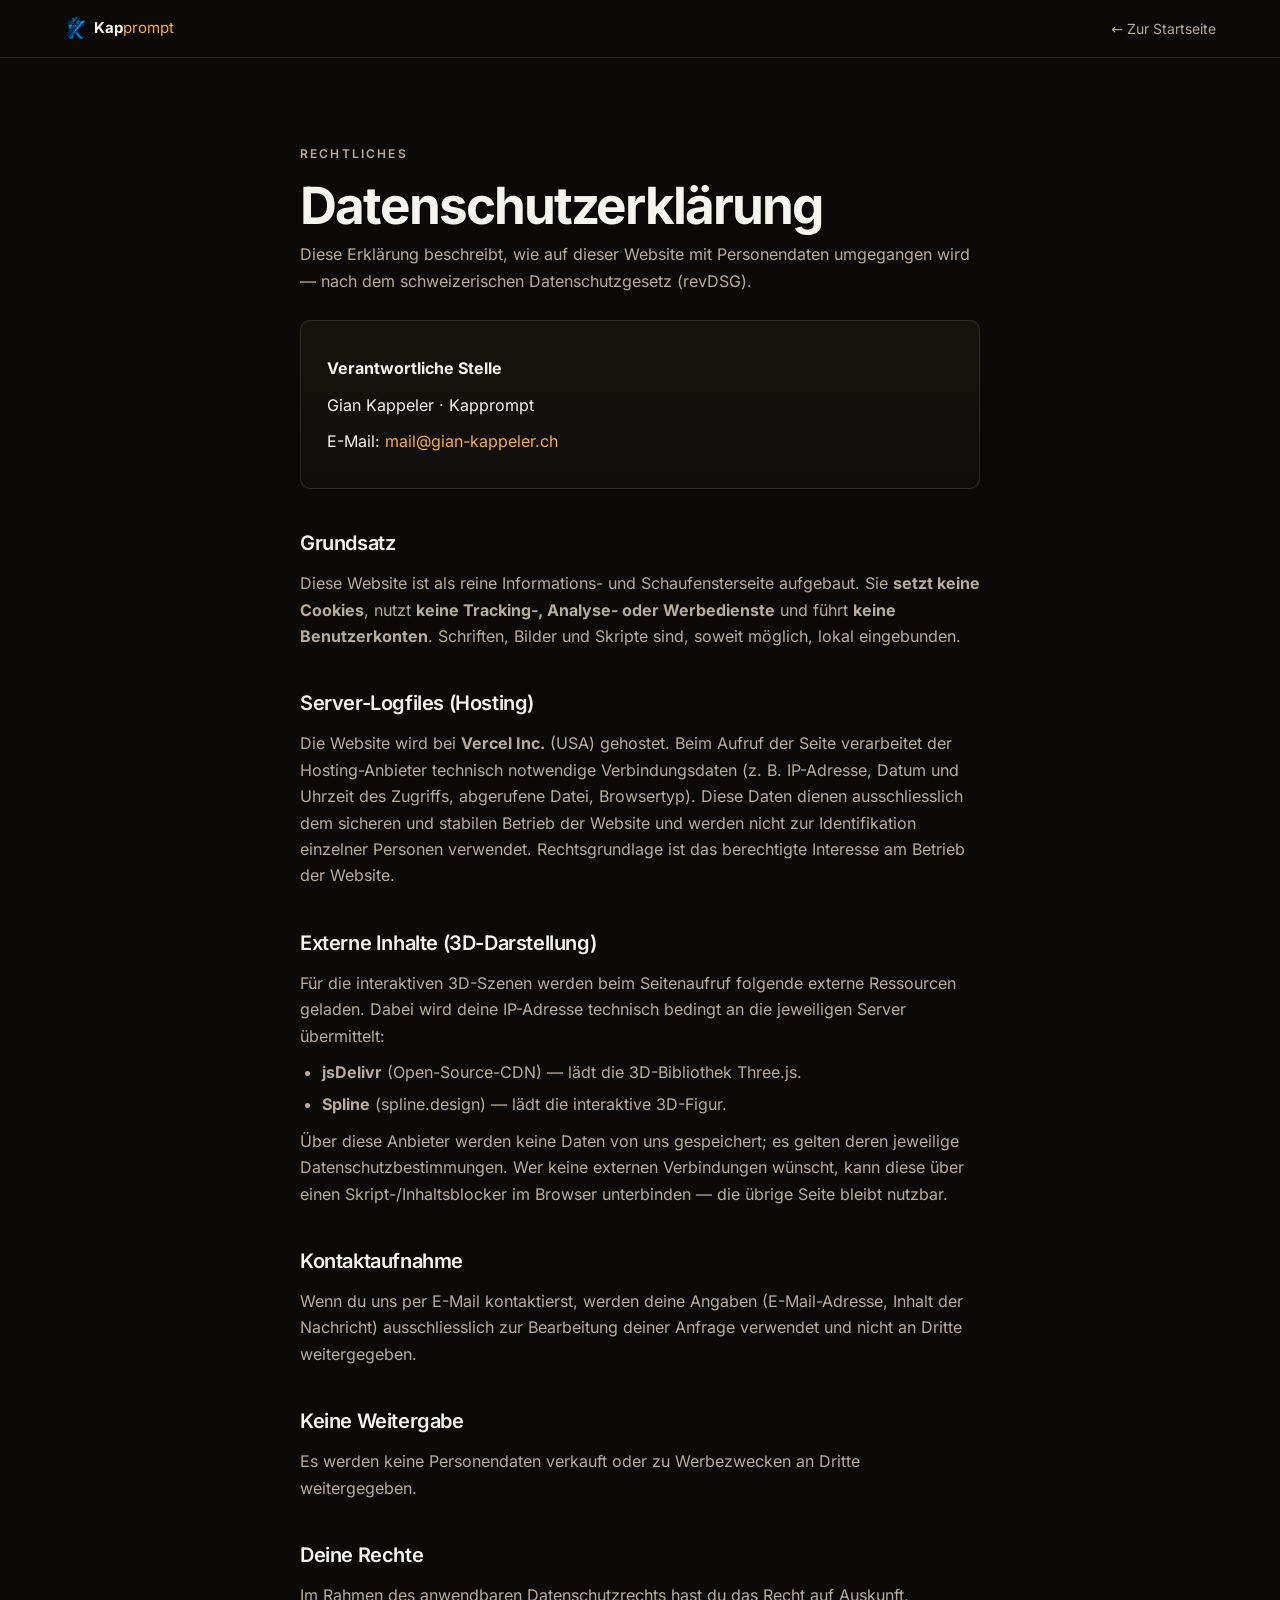
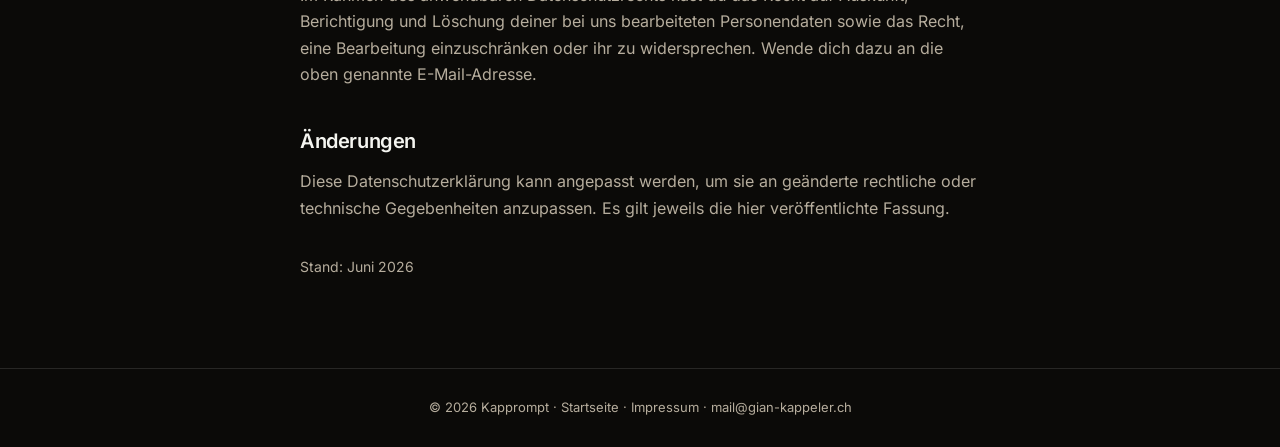
==== commit 482bbc03: "Relaunch kapprompt.ch: scroll-driven 3D journey Replace the previous marketing site with the new liv" ====
--- a/datenschutz.html
+++ b/datenschutz.html
@@ -1,73 +1,111 @@
 <!DOCTYPE html>
-<html lang="de-CH">
+<html lang="de">
 <head>
-  <meta charset="UTF-8">
-  <meta name="viewport" content="width=device-width, initial-scale=1.0">
-  <title>Datenschutz — KapPrompt</title>
-  <meta name="robots" content="noindex">
-  <link rel="icon" type="image/png" href="favicon.png">
-  <link rel="stylesheet" href="styles.css">
+<meta charset="UTF-8">
+<meta name="viewport" content="width=device-width, initial-scale=1.0">
+<title>Datenschutz — Kapprompt</title>
+<meta name="description" content="Datenschutzerklärung zu kapprompt.ch nach schweizerischem Datenschutzgesetz (revDSG).">
+<meta name="robots" content="index,follow">
+<link rel="icon" type="image/png" href="assets/img/logo.png">
+<link rel="preload" as="font" type="font/woff2" href="assets/fonts/inter-400.woff2" crossorigin>
+<style>
+  @font-face{font-family:'Inter';font-weight:400;font-display:swap;src:url('assets/fonts/inter-400.woff2') format('woff2');}
+  @font-face{font-family:'Inter';font-weight:600;font-display:swap;src:url('assets/fonts/inter-600.woff2') format('woff2');}
+  @font-face{font-family:'Inter';font-weight:700;font-display:swap;src:url('assets/fonts/inter-700.woff2') format('woff2');}
+  *,*::before,*::after{box-sizing:border-box;margin:0;padding:0;}
+  :root{--ink:#f5f5f0;--mut:#b6ad9d;--warm:#faae33;--line:rgba(245,245,240,.12);}
+  body{font-family:'Inter',system-ui,-apple-system,'Segoe UI',sans-serif;background:#0b0a08;color:var(--ink);
+    line-height:1.65;-webkit-font-smoothing:antialiased;}
+  a{color:var(--warm);text-decoration:none;}
+  a:hover{text-decoration:underline;}
+  .bar{position:sticky;top:0;z-index:10;display:flex;align-items:center;justify-content:space-between;
+    padding:16px clamp(20px,5vw,64px);background:rgba(11,10,8,.78);backdrop-filter:blur(12px);
+    border-bottom:1px solid var(--line);}
+  .bar .brand{display:flex;align-items:center;gap:9px;font-weight:700;font-size:15px;color:var(--ink);}
+  .bar .brand img{height:22px;}
+  .bar .brand .p{font-weight:400;color:var(--warm);}
+  .bar .home{font-size:14px;color:var(--mut);}
+  main{max-width:760px;margin-inline:auto;padding:clamp(48px,9vh,110px) clamp(20px,5vw,40px) 80px;}
+  .eyebrow{font-size:12px;font-weight:600;letter-spacing:.18em;text-transform:uppercase;color:var(--mut);}
+  h1{font-size:clamp(2.2rem,5vw,3.2rem);line-height:1.02;letter-spacing:-.04em;margin:14px 0 8px;font-weight:700;}
+  h2{font-size:1.25rem;letter-spacing:-.02em;margin:38px 0 10px;font-weight:600;}
+  h3{font-size:1rem;margin:22px 0 6px;font-weight:600;color:var(--ink);}
+  p{color:var(--mut);margin:10px 0;}
+  ul{color:var(--mut);margin:10px 0 10px 22px;}
+  li{margin:6px 0;}
+  .card{margin-top:26px;padding:24px 26px;border:1px solid var(--line);border-radius:10px;
+    background:linear-gradient(180deg,#16130f,#100d0b);}
+  .card p{color:var(--ink);}
+  .muted{font-size:14px;color:var(--mut);}
+  footer{border-top:1px solid var(--line);padding:28px clamp(20px,5vw,40px);text-align:center;color:var(--mut);font-size:13px;}
+  footer a{color:var(--mut);}
+</style>
 </head>
 <body>
+<header class="bar">
+  <a class="brand" href="index.html"><img src="assets/img/logo.png" alt=""><span>Kap<span class="p">prompt</span></span></a>
+  <a class="home" href="index.html">← Zur Startseite</a>
+</header>
 
-  <header class="nav scrolled">
-    <div class="nav__inner">
-      <a href="index.html" class="nav__brand" aria-label="KapPrompt — zur Startseite">
-        <img src="logo-small.png" alt="" width="34" height="35">
-        <span>Kap<em>Prompt</em></span>
-      </a>
-      <nav class="nav__links" id="navLinks" aria-label="Hauptnavigation">
-        <a href="index.html#services">Services</a>
-        <a href="index.html#pricing">Pakete</a>
-        <a href="index.html#contact" class="btn btn--small btn--solid">Kontakt</a>
-      </nav>
-      <button class="nav__burger" id="navToggle" aria-expanded="false" aria-controls="navLinks" aria-label="Menü öffnen">
-        <span></span><span></span>
-      </button>
-    </div>
-  </header>
+<main>
+  <span class="eyebrow">Rechtliches</span>
+  <h1>Datenschutzerklärung</h1>
+  <p>Diese Erklärung beschreibt, wie auf dieser Website mit Personendaten umgegangen wird —
+  nach dem schweizerischen Datenschutzgesetz (revDSG).</p>
 
-  <main class="legal">
-    <h1>Datenschutzerklärung</h1>
-    <p class="legal__updated">Stand: April 2026</p>
+  <div class="card">
+    <p><strong>Verantwortliche Stelle</strong></p>
+    <p>Gian Kappeler · Kapprompt</p>
+    <p>E-Mail: <a href="mailto:mail@gian-kappeler.ch">mail@gian-kappeler.ch</a></p>
+  </div>
 
-    <h2><span class="legal__no">1.</span>Allgemeine Hinweise</h2>
-    <p>Der Schutz deiner persönlichen Daten ist uns wichtig. Diese Datenschutzerklärung informiert dich über die Art, den Umfang und den Zweck der Verarbeitung von personenbezogenen Daten auf kapprompt.ch.</p>
-    <p>Verantwortlich:<br>
-    Gian Kappeler, Mettlenstrasse 19, 9523 Züberwangen, St. Gallen, Schweiz<br>
-    E-Mail: <a href="mailto:gian@kapprompt.ch">gian@kapprompt.ch</a></p>
+  <h2>Grundsatz</h2>
+  <p>Diese Website ist als reine Informations- und Schaufensterseite aufgebaut. Sie
+  <strong>setzt keine Cookies</strong>, nutzt <strong>keine Tracking-, Analyse- oder
+  Werbedienste</strong> und führt <strong>keine Benutzerkonten</strong>. Schriften, Bilder und
+  Skripte sind, soweit möglich, lokal eingebunden.</p>
 
-    <h2><span class="legal__no">2.</span>Erhebung und Speicherung personenbezogener Daten</h2>
-    <p>Beim Besuch unserer Website werden automatisch durch den Hosting-Provider Server-Logfiles erhoben (besuchte Seite, Datum/Uhrzeit, Browsertyp, Betriebssystem, Referrer URL, IP-Adresse). Eine Zuordnung zu bestimmten Personen findet nicht statt.</p>
+  <h2>Server-Logfiles (Hosting)</h2>
+  <p>Die Website wird bei <strong>Vercel Inc.</strong> (USA) gehostet. Beim Aufruf der Seite
+  verarbeitet der Hosting-Anbieter technisch notwendige Verbindungsdaten (z. B. IP-Adresse,
+  Datum und Uhrzeit des Zugriffs, abgerufene Datei, Browsertyp). Diese Daten dienen ausschliesslich
+  dem sicheren und stabilen Betrieb der Website und werden nicht zur Identifikation einzelner
+  Personen verwendet. Rechtsgrundlage ist das berechtigte Interesse am Betrieb der Website.</p>
 
-    <h2><span class="legal__no">3.</span>Kontaktformular und E-Mail</h2>
-    <p>Wenn du unser Kontaktformular nutzt oder uns per E-Mail kontaktierst, werden die übermittelten Daten (Name, E-Mail, Nachricht) gespeichert, um deine Anfrage zu bearbeiten. Diese Daten werden ohne deine Einwilligung nicht an Dritte weitergegeben. Für die Übermittlung des Kontaktformulars nutzen wir den Dienst Formspree (formspree.io). Deren Datenschutzbestimmungen findest du unter <a href="https://formspree.io/legal/privacy-policy" rel="noopener" target="_blank">formspree.io/legal/privacy-policy</a>.</p>
+  <h2>Externe Inhalte (3D-Darstellung)</h2>
+  <p>Für die interaktiven 3D-Szenen werden beim Seitenaufruf folgende externe Ressourcen geladen.
+  Dabei wird deine IP-Adresse technisch bedingt an die jeweiligen Server übermittelt:</p>
+  <ul>
+    <li><strong>jsDelivr</strong> (Open-Source-CDN) — lädt die 3D-Bibliothek Three.js.</li>
+    <li><strong>Spline</strong> (spline.design) — lädt die interaktive 3D-Figur.</li>
+  </ul>
+  <p>Über diese Anbieter werden keine Daten von uns gespeichert; es gelten deren jeweilige
+  Datenschutzbestimmungen. Wer keine externen Verbindungen wünscht, kann diese über einen
+  Skript-/Inhaltsblocker im Browser unterbinden — die übrige Seite bleibt nutzbar.</p>
 
-    <h2><span class="legal__no">4.</span>Cookies</h2>
-    <p>Unsere Website verwendet derzeit keine Cookies.</p>
+  <h2>Kontaktaufnahme</h2>
+  <p>Wenn du uns per E-Mail kontaktierst, werden deine Angaben (E-Mail-Adresse, Inhalt der
+  Nachricht) ausschliesslich zur Bearbeitung deiner Anfrage verwendet und nicht an Dritte
+  weitergegeben.</p>
 
-    <h2><span class="legal__no">5.</span>Analyse-Tools</h2>
-    <p>Unsere Website verwendet derzeit keine Analyse-Tools von Drittanbietern.</p>
+  <h2>Keine Weitergabe</h2>
+  <p>Es werden keine Personendaten verkauft oder zu Werbezwecken an Dritte weitergegeben.</p>
 
-    <h2><span class="legal__no">6.</span>Deine Rechte</h2>
-    <p>Gemäss dem Schweizer Datenschutzgesetz (DSG) hast du das Recht auf Auskunft, Berichtigung, Löschung, Einschränkung der Verarbeitung und Datenübertragbarkeit. Kontakt: <a href="mailto:gian@kapprompt.ch">gian@kapprompt.ch</a></p>
+  <h2>Deine Rechte</h2>
+  <p>Im Rahmen des anwendbaren Datenschutzrechts hast du das Recht auf Auskunft, Berichtigung und
+  Löschung deiner bei uns bearbeiteten Personendaten sowie das Recht, eine Bearbeitung einzuschränken
+  oder ihr zu widersprechen. Wende dich dazu an die oben genannte E-Mail-Adresse.</p>
 
-    <h2><span class="legal__no">7.</span>SSL-Verschlüsselung</h2>
-    <p>Unsere Website nutzt SSL-Verschlüsselung für eine sichere Datenübertragung.</p>
+  <h2>Änderungen</h2>
+  <p>Diese Datenschutzerklärung kann angepasst werden, um sie an geänderte rechtliche oder
+  technische Gegebenheiten anzupassen. Es gilt jeweils die hier veröffentlichte Fassung.</p>
 
-    <h2><span class="legal__no">8.</span>Änderungen</h2>
-    <p>Wir behalten uns vor, diese Datenschutzerklärung jederzeit anzupassen.</p>
+  <p class="muted" style="margin-top:34px;">Stand: Juni 2026</p>
+</main>
 
-    <a href="index.html" class="btn btn--ghost">← Zurück zur Startseite</a>
-  </main>
-
-  <footer class="footer">
-    <div class="footer__base">
-      <span>© 2026 KapPrompt — Ein Projekt von Gian Kappeler</span>
-      <span><a href="impressum.html">Impressum</a> · <a href="datenschutz.html">Datenschutz</a></span>
-    </div>
-  </footer>
-
-  <script src="script.js"></script>
+<footer>
+  © 2026 Kapprompt · <a href="index.html">Startseite</a> · <a href="impressum.html">Impressum</a> ·
+  <a href="mailto:mail@gian-kappeler.ch">mail@gian-kappeler.ch</a>
+</footer>
 </body>
 </html>
